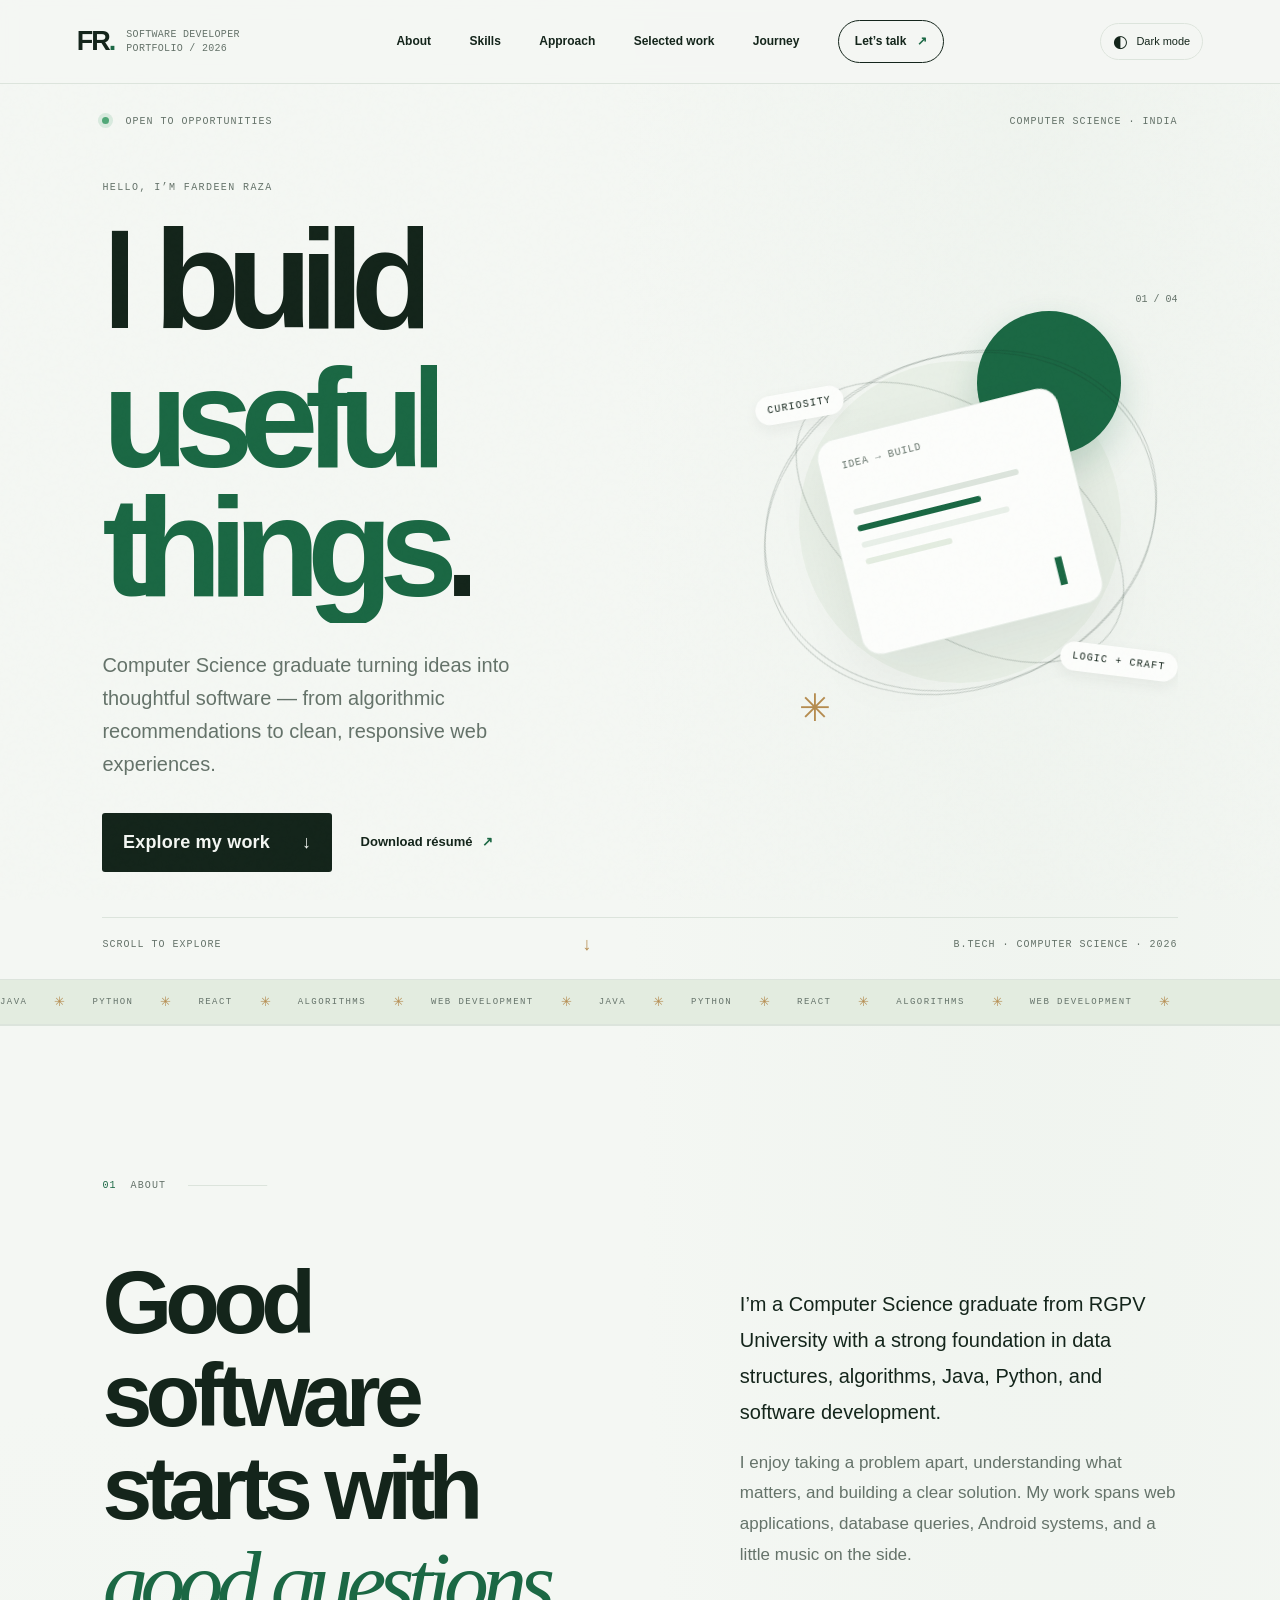
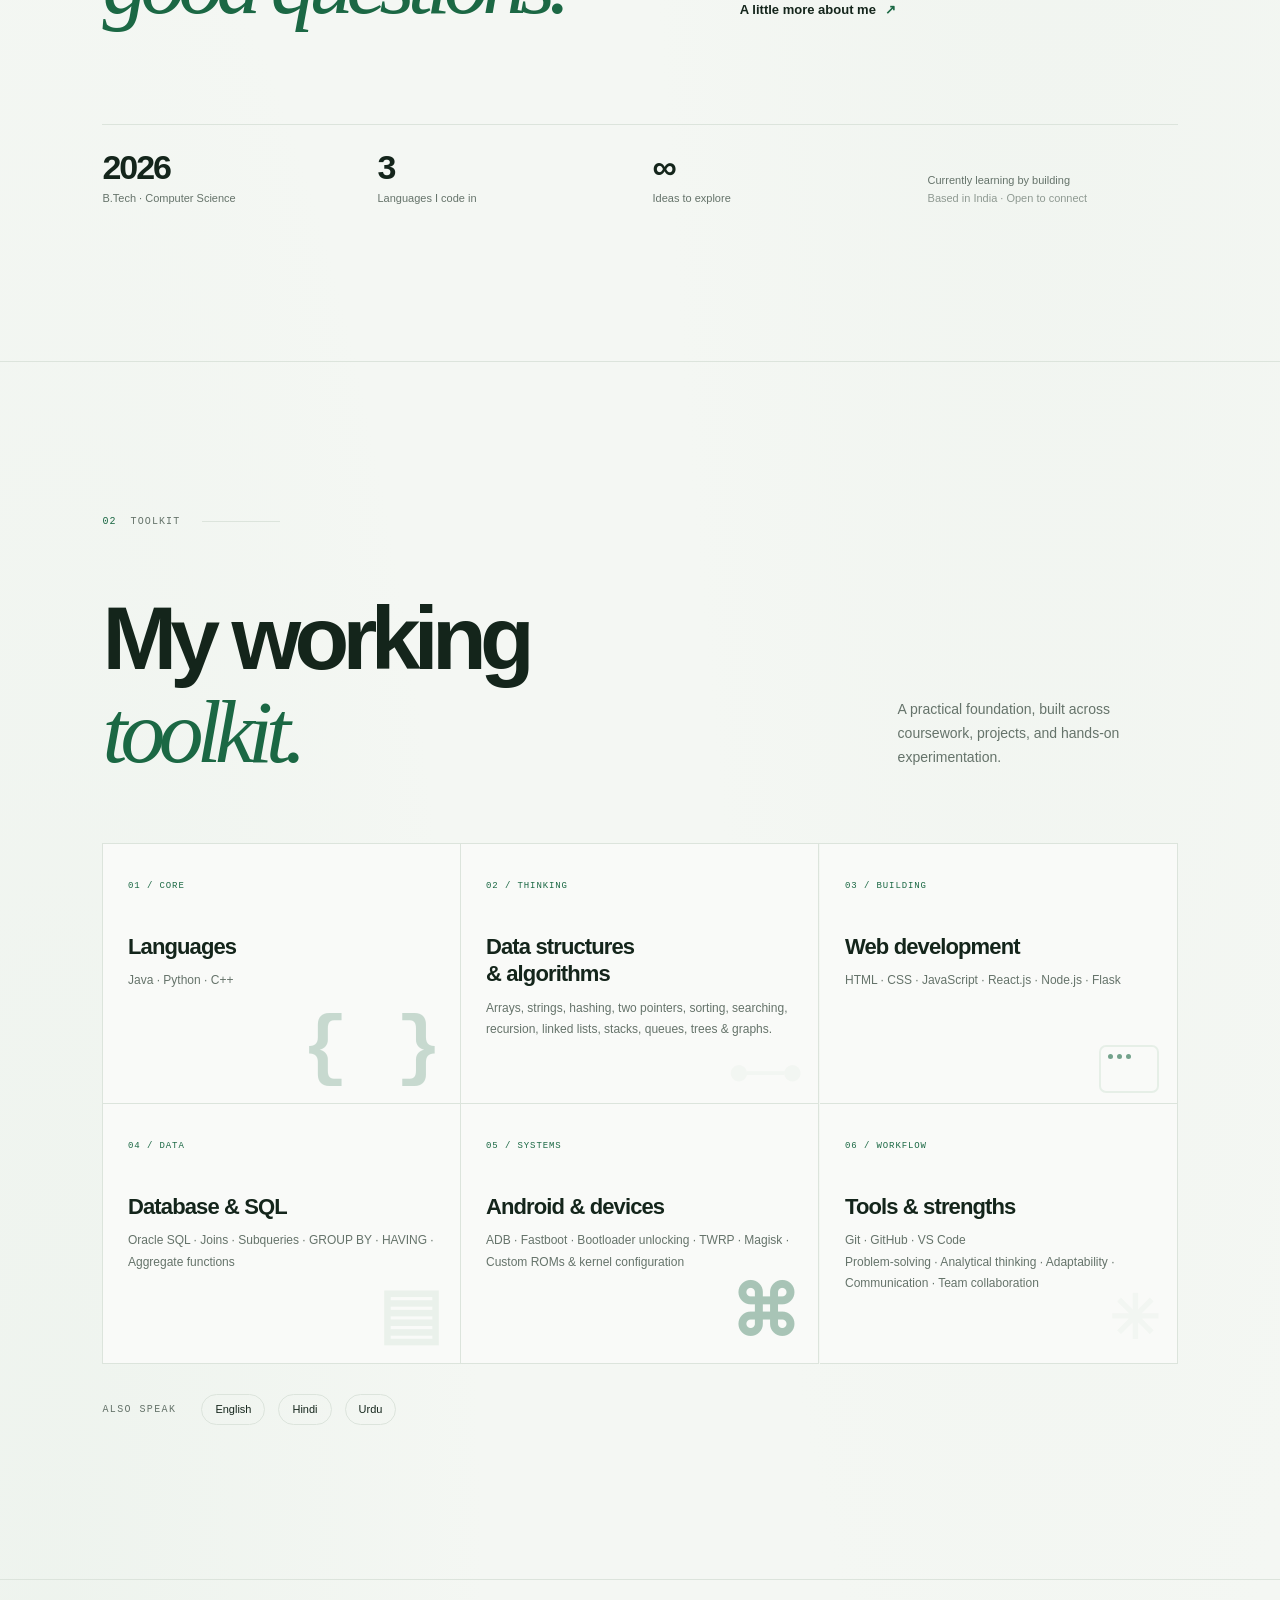
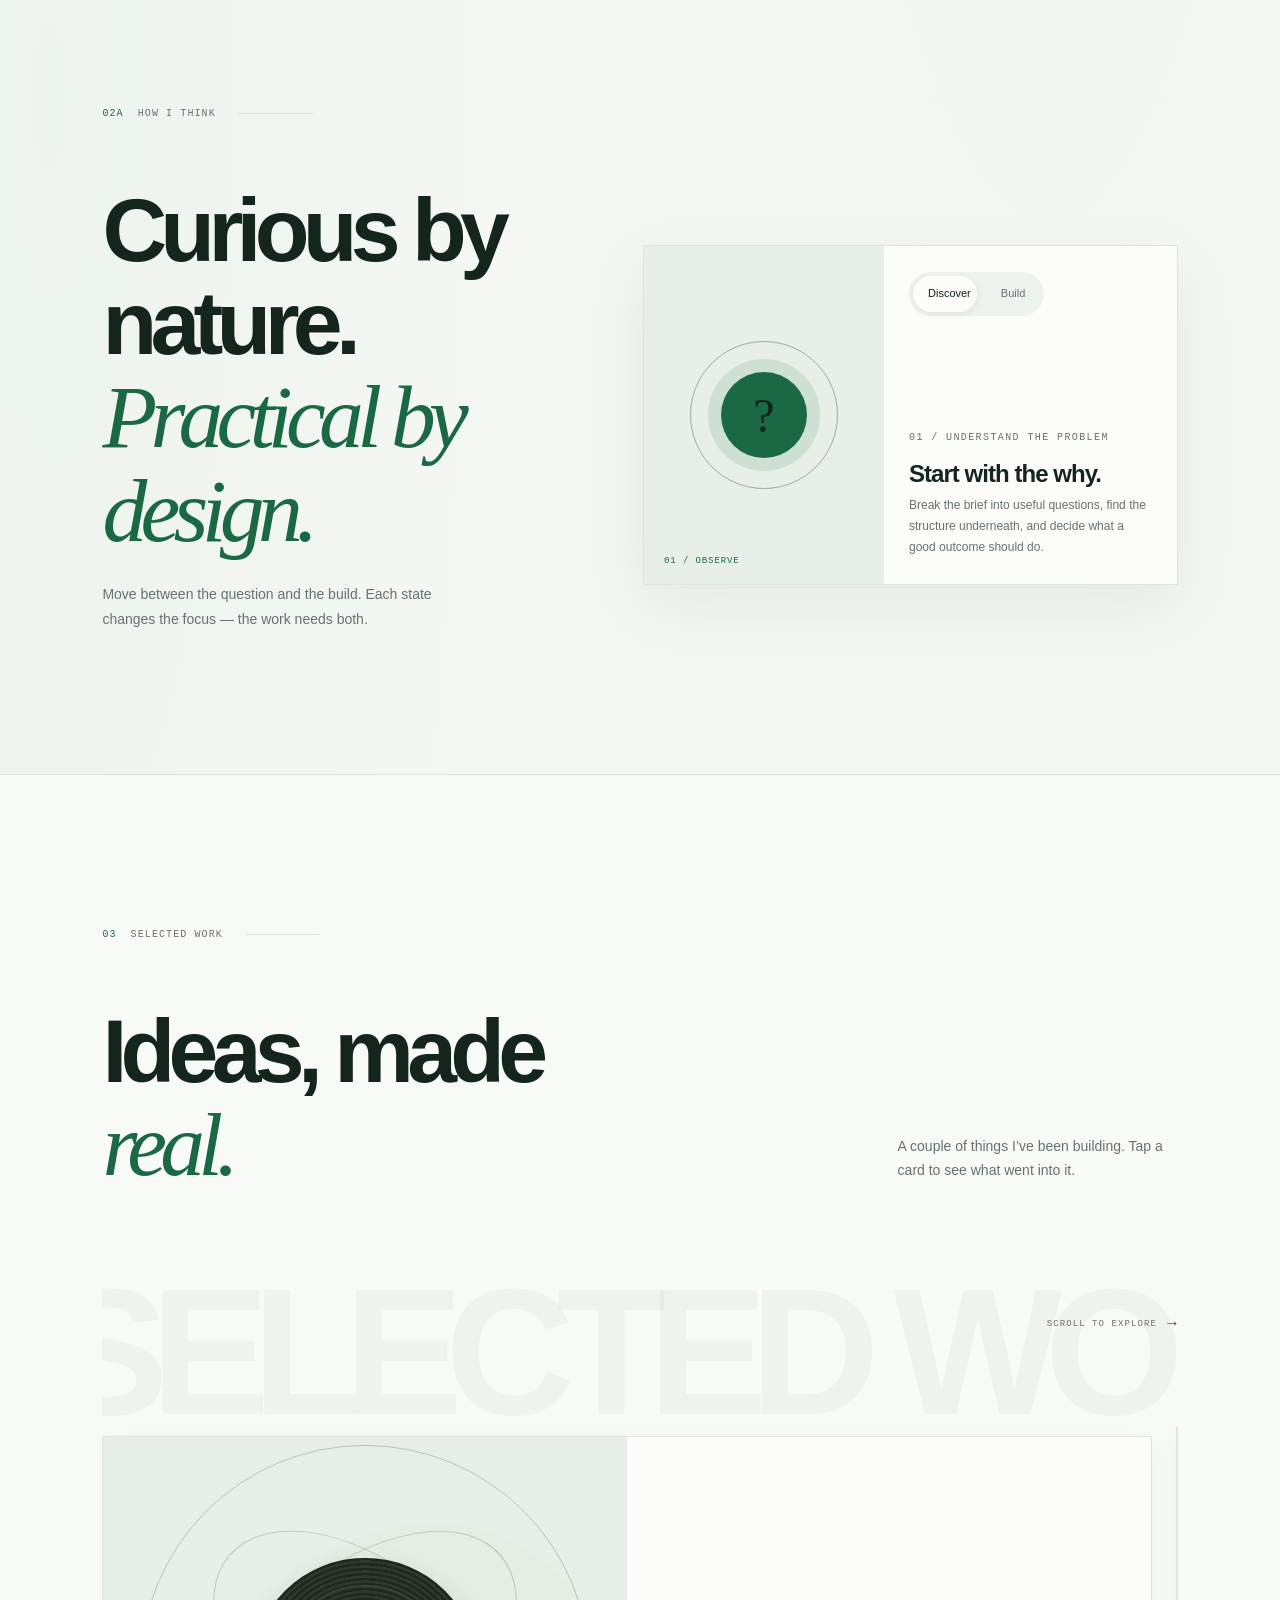
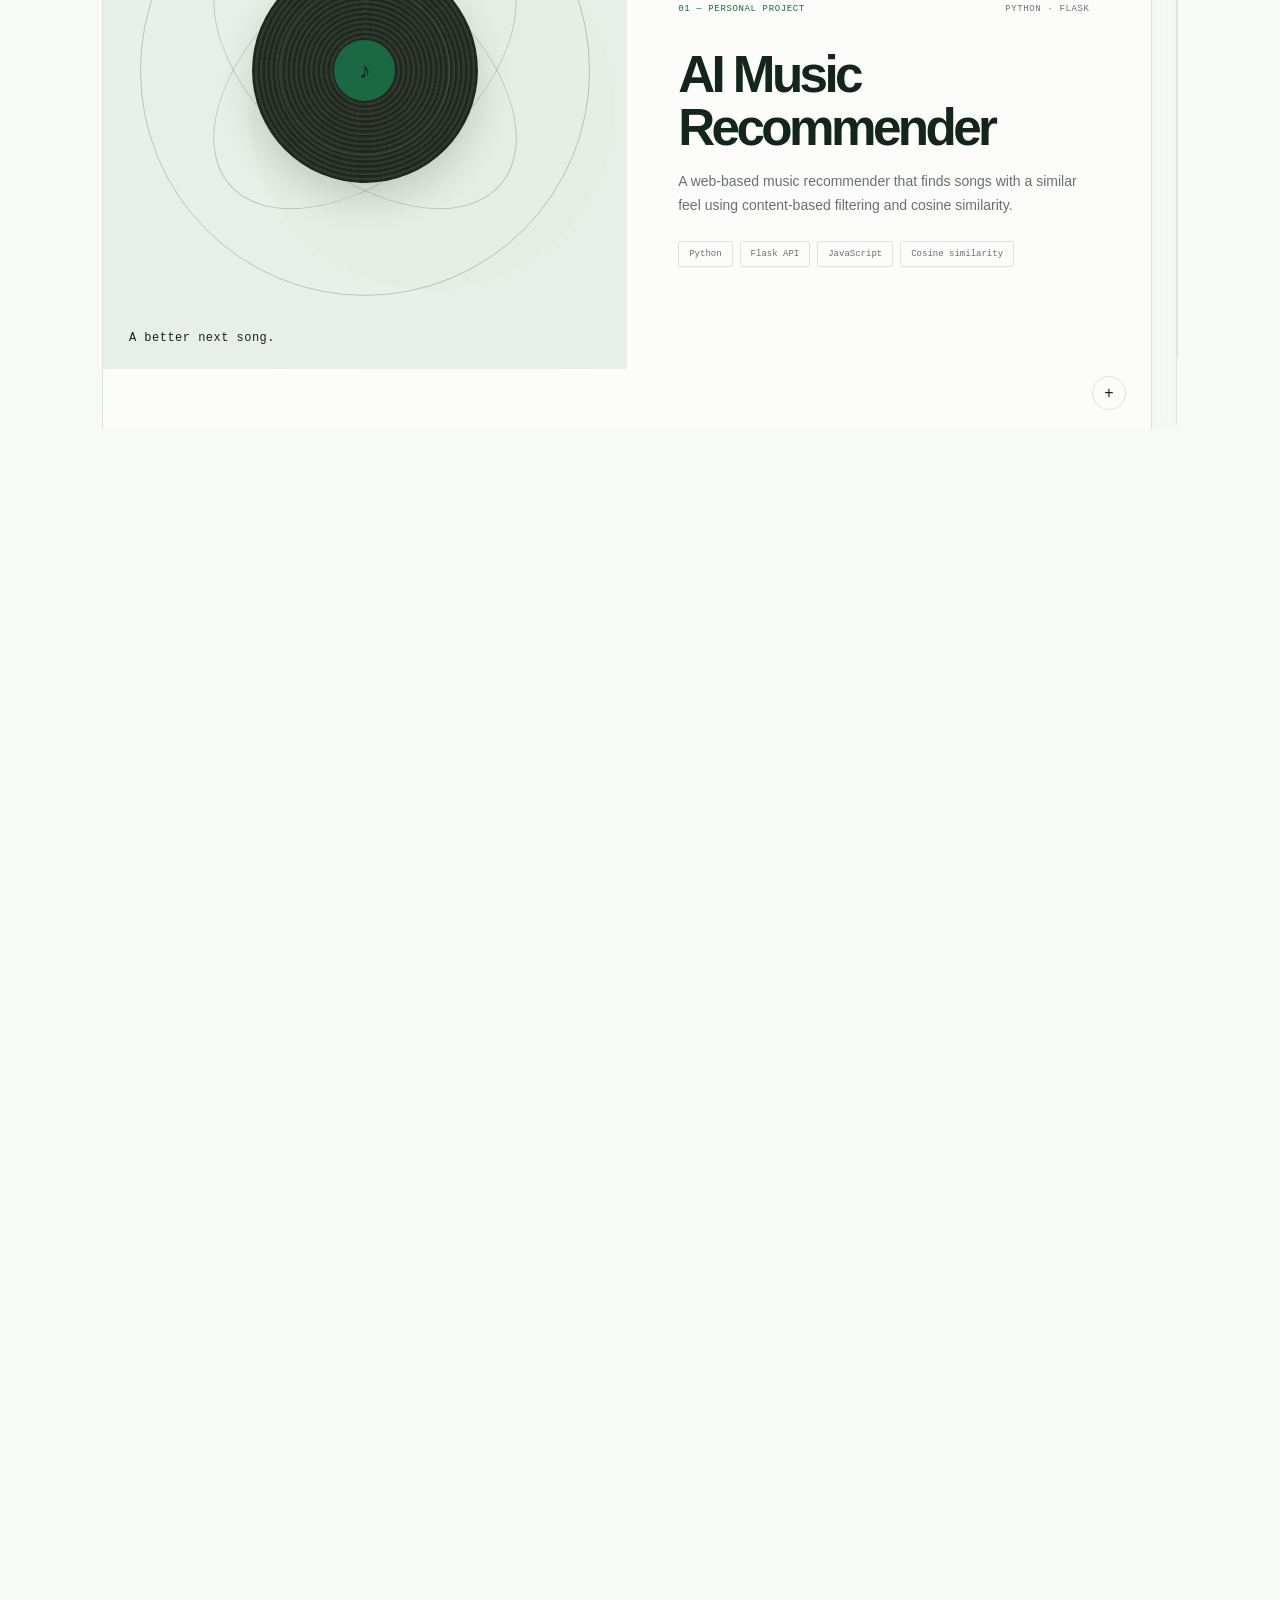
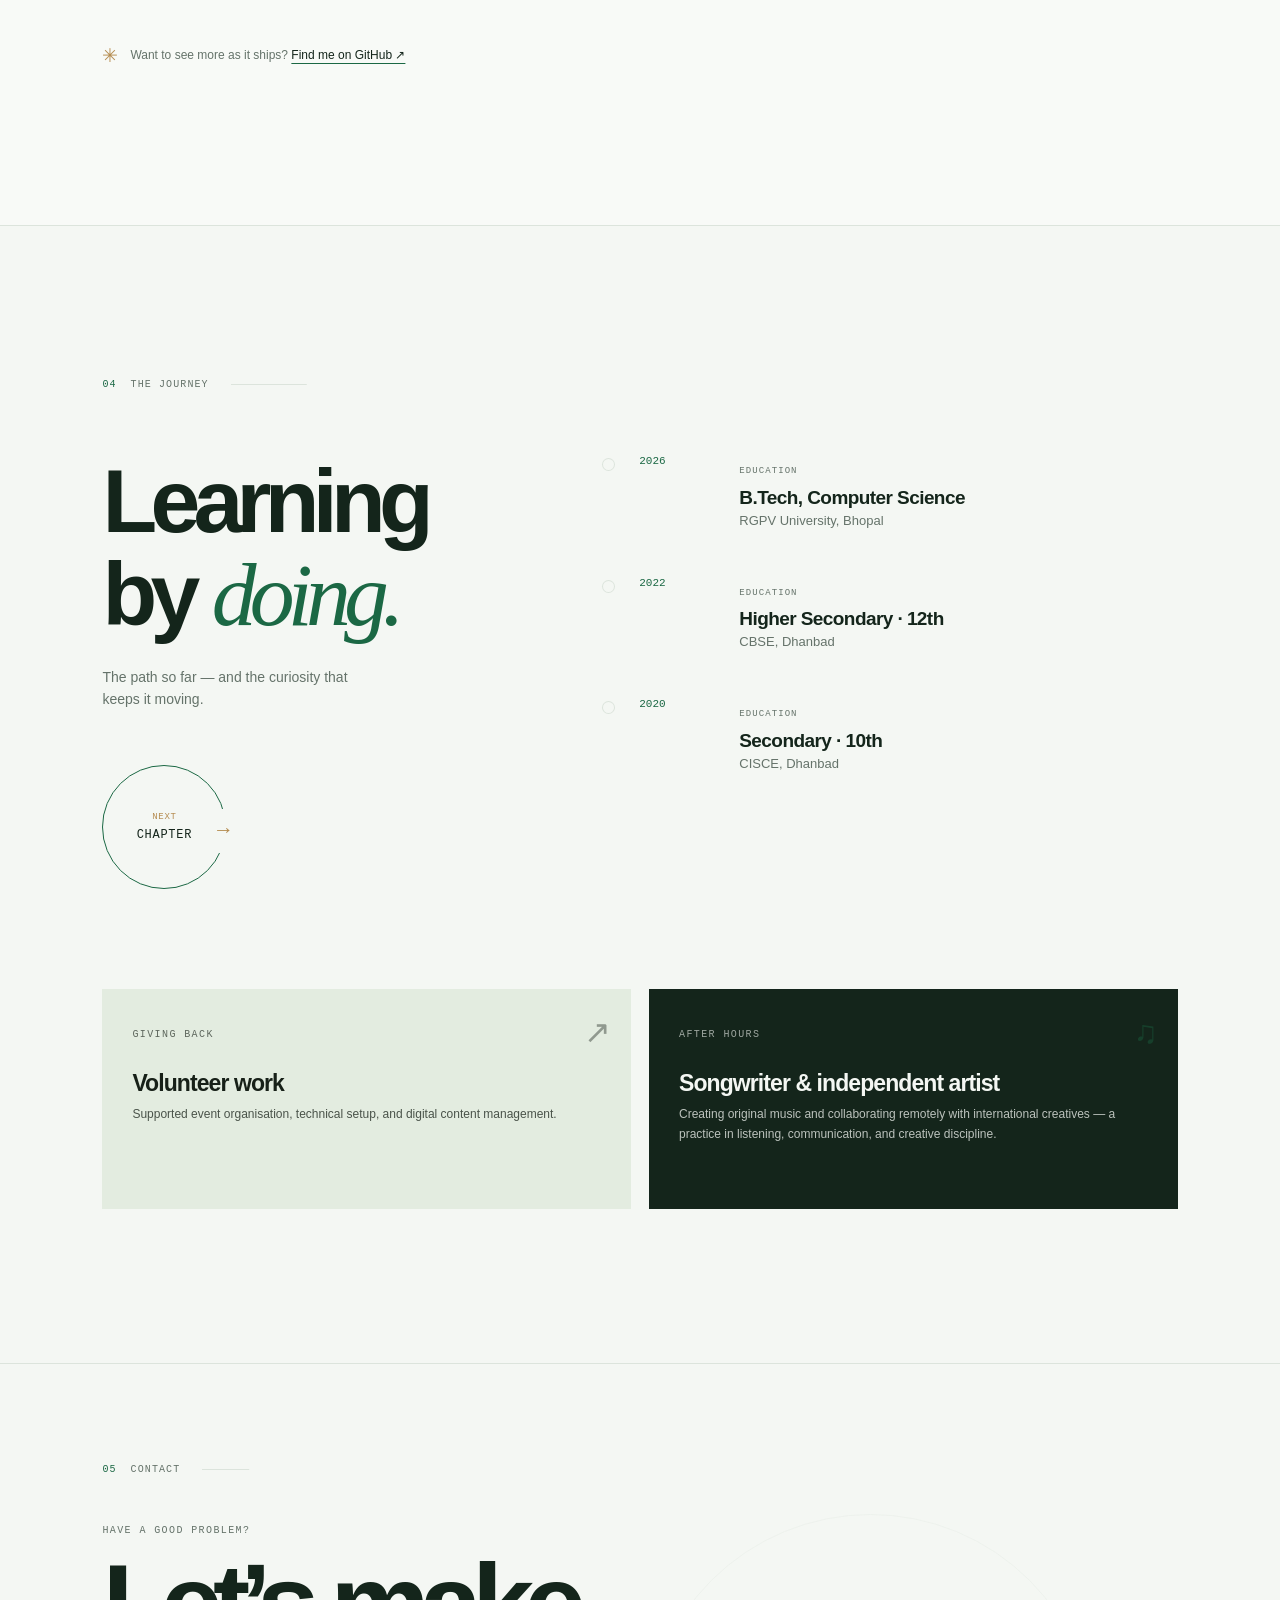
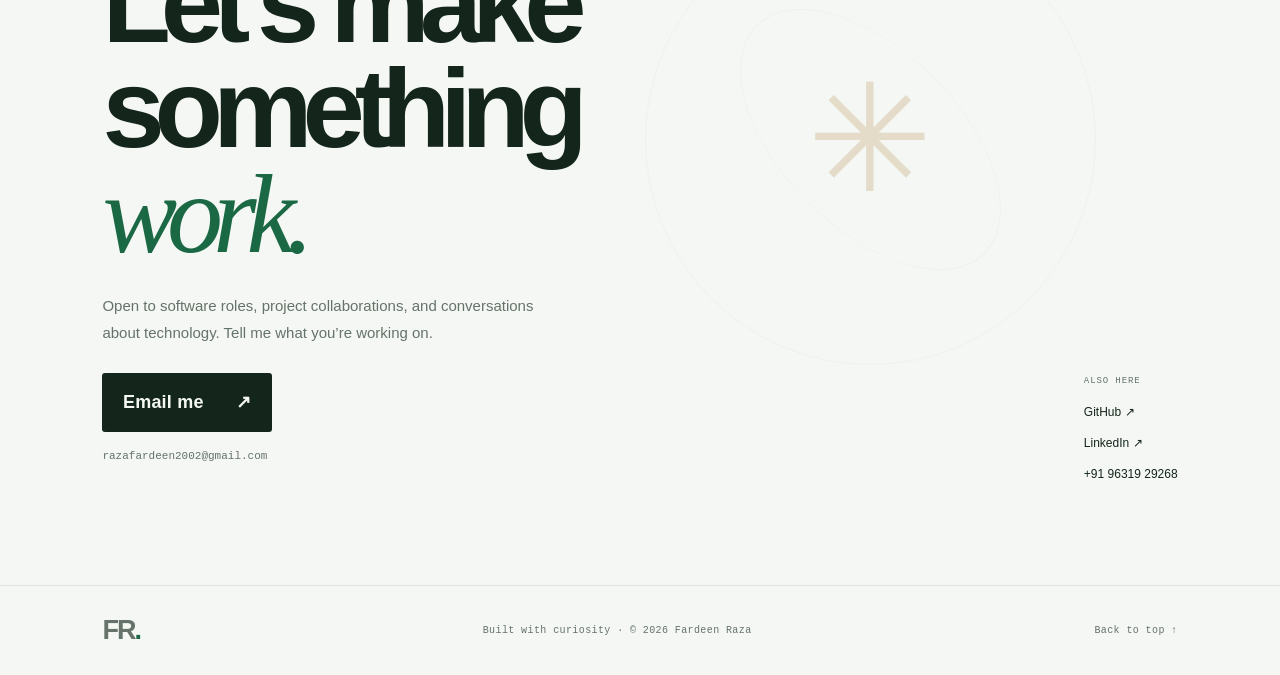
==== index.html @ e23cee30 "Replace portfolio with secure royal green site" ====
<!doctype html>
<html lang="en" data-theme="light">
<head>
  <meta charset="utf-8">
  <meta name="viewport" content="width=device-width, initial-scale=1">
  <meta name="theme-color" content="#f4f7f3">
  <meta name="description" content="Fardeen Raza — Computer Science graduate building thoughtful software, web experiences, and algorithmic tools.">
  <title>Fardeen Raza — Software Developer</title>
  <link rel="icon" href="favicon.svg" type="image/svg+xml">
  <link rel="stylesheet" href="styles.css">
  <script defer src="script.js"></script>
</head>
<body>
  <a class="skip-link" href="#main">Skip to content</a>
  <div class="scroll-progress" aria-hidden="true"><span id="progress-bar"></span></div>
  <header class="site-header" id="top">
    <a class="brand" href="#top" aria-label="Fardeen Raza, home"><span class="brand-mark">FR<span>.</span></span><span class="brand-caption">Software developer<br>Portfolio / 2026</span></a>
    <nav class="main-nav" id="main-nav" aria-label="Main navigation">
      <a href="#about">About</a><a href="#skills">Skills</a><a href="#approach">Approach</a><a href="#work">Selected work</a><a href="#journey">Journey</a>
      <a class="nav-contact" href="#contact">Let’s talk <span aria-hidden="true">↗</span></a>
    </nav>
    <div class="header-actions">
      <button class="theme-toggle" id="theme-toggle" type="button" aria-label="Switch to dark theme" title="Toggle colour theme"><span class="theme-icon" aria-hidden="true">◐</span><span class="theme-label">Dark mode</span></button>
      <button class="menu-toggle" id="menu-toggle" type="button" aria-expanded="false" aria-controls="main-nav" aria-label="Open navigation"><span></span><span></span></button>
    </div>
  </header>

  <main id="main">
    <section class="hero section-wrap" aria-labelledby="hero-title">
      <div class="hero-topline"><span><i class="status-dot"></i> OPEN TO OPPORTUNITIES</span><span>COMPUTER SCIENCE · INDIA</span></div>
      <div class="hero-content">
        <div class="hero-copy">
          <p class="eyebrow reveal">Hello, I’m Fardeen Raza</p>
          <h1 id="hero-title" class="hero-title"><span class="title-line hero-line"><span class="word-mask"><span class="hero-word">I</span></span> <span class="word-mask"><span class="hero-word">build</span></span></span><span class="title-line title-accent hero-line"><span class="word-mask"><span class="hero-word">useful</span></span> <span class="word-mask"><span class="hero-word">things<span class="title-period">.</span></span></span></span></h1>
          <p class="hero-summary reveal">Computer Science graduate turning ideas into thoughtful software — from algorithmic recommendations to clean, responsive web experiences.</p>
          <div class="hero-ctas reveal"><a class="button button-dark magnetic-button" href="#work"><span class="button-copy">Explore my work</span><span aria-hidden="true">↓</span></a><a class="text-link" href="Fardeen-Raza-Resume.pdf" download>Download résumé <span aria-hidden="true">↗</span></a></div>
        </div>
        <div class="hero-art is-curtained" aria-label="Abstract illustration of a software idea becoming a working system" role="img">
          <div class="orbit orbit-one"></div><div class="orbit orbit-two"></div><div class="orbit orbit-three"></div>
          <div class="art-sun"></div><div class="art-card"><span class="code-label">IDEA → BUILD</span><div class="code-lines"><i></i><i></i><i></i><i></i></div><span class="art-cursor">▍</span></div>
          <span class="art-note note-a">curiosity</span><span class="art-note note-b">logic + craft</span><span class="art-star">✳</span>
          <span class="art-index">01 / 04</span>
        </div>
      </div>
      <div class="hero-bottom"><span>SCROLL TO EXPLORE</span><span class="scroll-cue" aria-hidden="true">↓</span><span class="hero-year">B.TECH · COMPUTER SCIENCE · 2026</span></div>
    </section>

    <div class="skill-marquee" aria-label="Java, Python, C plus plus, React, algorithms, and web development">
      <div class="marquee-track" aria-hidden="true">
        <span>JAVA</span><i>✳</i><span>PYTHON</span><i>✳</i><span>REACT</span><i>✳</i><span>ALGORITHMS</span><i>✳</i><span>WEB DEVELOPMENT</span><i>✳</i><span>JAVA</span><i>✳</i><span>PYTHON</span><i>✳</i><span>REACT</span><i>✳</i><span>ALGORITHMS</span><i>✳</i><span>WEB DEVELOPMENT</span><i>✳</i>
      </div>
    </div>

    <section class="intro section-wrap" id="about" aria-labelledby="about-title">
      <div class="section-label reveal"><span>01</span><span>ABOUT</span><span class="label-rule"></span></div>
      <div class="intro-grid">
        <h2 class="display-heading reveal" id="about-title">Good software<br>starts with <em>good questions.</em></h2>
        <div class="intro-body reveal"><p>I’m a Computer Science graduate from RGPV University with a strong foundation in data structures, algorithms, Java, Python, and software development.</p><p>I enjoy taking a problem apart, understanding what matters, and building a clear solution. My work spans web applications, database queries, Android systems, and a little music on the side.</p><a class="inline-link" href="mailto:razafardeen2002@gmail.com">A little more about me <span aria-hidden="true">↗</span></a></div>
      </div>
      <div class="quick-facts reveal"><div><span class="fact-value">2026</span><span class="fact-label">B.Tech · Computer Science</span></div><div><span class="fact-value">3</span><span class="fact-label">Languages I code in</span></div><div><span class="fact-value">∞</span><span class="fact-label">Ideas to explore</span></div><div class="fact-note">Currently learning by building<br><span>Based in India · Open to connect</span></div></div>
    </section>

    <section class="skills section-wrap" id="skills" aria-labelledby="skills-title">
      <div class="section-label reveal"><span>02</span><span>TOOLKIT</span><span class="label-rule"></span></div>
      <div class="section-heading-row"><h2 class="display-heading reveal" id="skills-title">My working<br><em>toolkit.</em></h2><p class="section-aside reveal">A practical foundation, built across coursework, projects, and hands-on experimentation.</p></div>
      <div class="skill-grid">
        <article class="skill-card reveal"><span class="skill-number">01 / CORE</span><h3>Languages</h3><p>Java · Python · C++</p><div class="skill-decoration deco-code" aria-hidden="true">{ }</div></article>
        <article class="skill-card reveal"><span class="skill-number">02 / THINKING</span><h3>Data structures<br>& algorithms</h3><p>Arrays, strings, hashing, two pointers, sorting, searching, recursion, linked lists, stacks, queues, trees & graphs.</p><div class="skill-decoration deco-node" aria-hidden="true">●—●</div></article>
        <article class="skill-card reveal"><span class="skill-number">03 / BUILDING</span><h3>Web development</h3><p>HTML · CSS · JavaScript · React.js · Node.js · Flask</p><div class="skill-decoration deco-window" aria-hidden="true"><i></i><i></i><i></i></div></article>
        <article class="skill-card reveal"><span class="skill-number">04 / DATA</span><h3>Database & SQL</h3><p>Oracle SQL · Joins · Subqueries · GROUP BY · HAVING · Aggregate functions</p><div class="skill-decoration deco-db" aria-hidden="true">▤</div></article>
        <article class="skill-card reveal"><span class="skill-number">05 / SYSTEMS</span><h3>Android & devices</h3><p>ADB · Fastboot · Bootloader unlocking · TWRP · Magisk · Custom ROMs & kernel configuration</p><div class="skill-decoration deco-sys" aria-hidden="true">⌘</div></article>
        <article class="skill-card skill-card-tools reveal"><span class="skill-number">06 / WORKFLOW</span><h3>Tools & strengths</h3><p>Git · GitHub · VS Code<br>Problem-solving · Analytical thinking · Adaptability · Communication · Team collaboration</p><div class="skill-decoration deco-plus" aria-hidden="true">✳</div></article>
      </div>
      <div class="language-line reveal"><span class="mono-label">ALSO SPEAK</span><span>English</span><span>Hindi</span><span>Urdu</span></div>
    </section>

    <section class="state-section section-wrap" id="approach" aria-labelledby="approach-title">
      <div class="section-label reveal"><span>02A</span><span>HOW I THINK</span><span class="label-rule"></span></div>
      <div class="state-layout">
        <div><h2 class="display-heading reveal" id="approach-title">Curious by nature.<br><em>Practical by design.</em></h2><p class="state-intro reveal">Move between the question and the build. Each state changes the focus — the work needs both.</p></div>
        <div class="state-card reveal" id="state-switcher" data-state="discover">
          <div class="state-visuals" aria-hidden="true"><div class="state-visual state-visual-discover"><span class="state-orbit"></span><span class="state-center">?</span><i>01 / OBSERVE</i></div><div class="state-visual state-visual-build"><span class="state-build-window"><b>if (idea)</b><b>→ solution</b><b class="state-check">✓</b></span><i>02 / MAKE</i></div></div>
          <div class="state-copy"><div class="state-tabs" role="tablist" aria-label="Ways of working"><span class="state-pill" aria-hidden="true"></span><button type="button" role="tab" aria-selected="true" data-state-button="discover">Discover</button><button type="button" role="tab" aria-selected="false" data-state-button="build">Build</button></div><div class="state-description" aria-live="polite"><div data-state-copy="discover"><span class="mono-label">01 / UNDERSTAND THE PROBLEM</span><h3>Start with the why.</h3><p>Break the brief into useful questions, find the structure underneath, and decide what a good outcome should do.</p></div><div data-state-copy="build"><span class="mono-label">02 / MAKE IT REAL</span><h3>Make the logic tangible.</h3><p>Turn the idea into a working interface or system, then refine the details until it feels clear and useful.</p></div></div></div>
        </div>
      </div>
    </section>

    <section class="work section-wrap" id="work" aria-labelledby="work-title">
      <div class="section-label reveal"><span>03</span><span>SELECTED WORK</span><span class="label-rule"></span></div>
      <div class="section-heading-row work-heading"><h2 class="display-heading reveal" id="work-title">Ideas, made<br><em>real.</em></h2><p class="section-aside reveal">A couple of things I’ve been building. Tap a card to see what went into it.</p></div>
      <div class="showcase-pin" id="showcase-pin"><div class="showcase-sticky"><div class="showcase-backdrop" aria-hidden="true">SELECTED WORK</div><div class="showcase-hint mono-label">SCROLL TO EXPLORE <span>→</span></div>
      <div class="project-list">
        <article class="project project-music reveal" tabindex="0" aria-expanded="false" data-speed="0.65">
          <div class="project-visual music-visual"><div class="music-orb orb-one"></div><div class="music-orb orb-two"></div><div class="music-orb orb-three"></div><div class="vinyl"><div class="vinyl-center">♪</div></div><span class="visual-caption">A better next song.</span><span class="visual-code">SIMILARITY / 0.92</span></div>
          <div class="project-info"><div class="project-meta"><span>01 — PERSONAL PROJECT</span><span>PYTHON · FLASK</span></div><h3>AI Music<br>Recommender</h3><p>A web-based music recommender that finds songs with a similar feel using content-based filtering and cosine similarity.</p><div class="project-tags"><span>Python</span><span>Flask API</span><span>JavaScript</span><span>Cosine similarity</span></div><div class="project-extra"><p>I built feature normalization, fuzzy song matching, and mood- and genre-based ranking on a CSV dataset. The frontend shows match scores, recommendation explanations, and streaming links.</p><a href="https://github.com/razacodes-any" target="_blank" rel="noopener noreferrer" class="inline-link">Explore my GitHub <span aria-hidden="true">↗</span></a></div><button class="project-open" type="button" aria-label="Expand AI Music Recommender details"><span>+</span></button></div>
        </article>
        <article class="project project-asa reveal" tabindex="0" aria-expanded="false" data-speed="1.25">
          <div class="project-visual asa-visual"><div class="browser-window"><div class="browser-top"><span></span><span></span><span></span><i>asa / company site</i></div><div class="browser-body"><div class="browser-nav"><b>ASA.</b><span>ABOUT　 SERVICES　 CONTACT</span></div><div class="browser-title">Built for<br><em>what’s next.</em></div><div class="browser-bar"></div><div class="browser-dot"></div></div></div><span class="visual-caption">In progress · 2026</span></div>
          <div class="project-info"><div class="project-meta"><span>02 — IN PROGRESS</span><span>REACT.JS · UI</span></div><h3>ASA Company<br>Website</h3><p>A responsive company website taking shape with reusable React components and a clear, structured layout.</p><div class="project-tags"><span>React.js</span><span>JavaScript</span><span>HTML</span><span>CSS</span></div><div class="project-extra"><p>Currently developing interactive UI elements and refining the page structure around business requirements.</p><a href="mailto:razafardeen2002@gmail.com?subject=ASA%20Company%20Website" class="inline-link">Ask me about this project <span aria-hidden="true">↗</span></a></div><button class="project-open" type="button" aria-label="Expand ASA Company Website details"><span>+</span></button></div>
        </article>
      </div>
      </div></div>
      <div class="work-footnote reveal"><span class="tiny-star">✳</span><span>Want to see more as it ships? <a href="https://github.com/razacodes-any" target="_blank" rel="noopener noreferrer">Find me on GitHub ↗</a></span></div>
    </section>

    <section class="journey section-wrap" id="journey" aria-labelledby="journey-title">
      <div class="section-label reveal"><span>04</span><span>THE JOURNEY</span><span class="label-rule"></span></div>
      <div class="journey-grid"><div class="journey-intro"><h2 class="display-heading reveal" id="journey-title">Learning<br>by <em>doing.</em></h2><p class="reveal">The path so far — and the curiosity that keeps it moving.</p><div class="journey-stamp reveal">NEXT<br><span>CHAPTER</span><b>→</b></div></div>
        <div class="timeline">
          <svg class="timeline-path" viewBox="0 0 20 1000" preserveAspectRatio="none" aria-hidden="true"><path d="M10 0 V1000" pathLength="1000"/></svg>
          <article class="timeline-item reveal"><span class="timeline-year">2026</span><span class="timeline-dot"></span><div><span class="timeline-type">EDUCATION</span><h3>B.Tech, Computer Science</h3><p>RGPV University, Bhopal</p></div></article>
          <article class="timeline-item reveal"><span class="timeline-year">2022</span><span class="timeline-dot"></span><div><span class="timeline-type">EDUCATION</span><h3>Higher Secondary · 12th</h3><p>CBSE, Dhanbad</p></div></article>
          <article class="timeline-item reveal"><span class="timeline-year">2020</span><span class="timeline-dot"></span><div><span class="timeline-type">EDUCATION</span><h3>Secondary · 10th</h3><p>CISCE, Dhanbad</p></div></article>
        </div>
      </div>
      <div class="beyond-grid"><article class="beyond-card reveal"><span class="beyond-symbol">↗</span><span class="mono-label">GIVING BACK</span><h3>Volunteer work</h3><p>Supported event organisation, technical setup, and digital content management.</p></article><article class="beyond-card beyond-music reveal"><span class="beyond-symbol">♫</span><span class="mono-label">AFTER HOURS</span><h3>Songwriter & independent artist</h3><p>Creating original music and collaborating remotely with international creatives — a practice in listening, communication, and creative discipline.</p></article></div>
    </section>

    <section class="contact section-wrap" id="contact" aria-labelledby="contact-title">
      <div class="contact-art" aria-hidden="true"><div class="contact-ring ring-a"></div><div class="contact-ring ring-b"></div><span>✳</span></div>
      <div class="contact-content"><div class="section-label reveal"><span>05</span><span>CONTACT</span><span class="label-rule"></span></div><p class="eyebrow reveal">Have a good problem?</p><h2 class="contact-title reveal" id="contact-title">Let’s make<br>something <em>work.</em></h2><p class="contact-copy reveal">Open to software roles, project collaborations, and conversations about technology. Tell me what you’re working on.</p><a class="button button-dark magnetic-button contact-button reveal" href="mailto:razafardeen2002@gmail.com?subject=Hello%20Fardeen"><span class="button-copy">Email me</span><span aria-hidden="true">↗</span></a><button class="copy-email reveal" id="copy-email" type="button" data-email="razafardeen2002@gmail.com"><span>razafardeen2002@gmail.com</span><span class="copy-label">Copy email</span></button><p class="copy-feedback" id="copy-feedback" aria-live="polite"></p></div>
      <div class="contact-side reveal"><span>ALSO HERE</span><a href="https://github.com/razacodes-any" target="_blank" rel="noopener noreferrer">GitHub ↗</a><a href="https://linkedin.com/in/fardeen-raza-b2476437a" target="_blank" rel="noopener noreferrer">LinkedIn ↗</a><a href="tel:+919631929268">+91 96319 29268</a></div>
    </section>
  </main>

  <footer class="site-footer section-wrap"><a class="footer-mark" href="#top">FR<span>.</span></a><span>Built with curiosity · © <span id="year"></span> Fardeen Raza</span><a href="#top">Back to top ↑</a></footer>
</body>
</html>
---- styles.css ----
:root{color-scheme:light;--bg:#f8f8f4;--surface:#fff;--ink:#172018;--muted:#6c736a;--line:#dfe2d9;--lime:#c8f36b;--coral:#3559e8;--lav:#d9d3ff;--blue:#a8d8f0;--shadow:0 24px 70px rgba(24,35,24,.09);--sans:'DM Sans',Arial,sans-serif;--display:'Manrope','DM Sans',sans-serif;--mono:'DM Mono',monospace;--ease:cubic-bezier(.2,.75,.25,1)}
html[data-theme="dark"]{color-scheme:dark;--bg:#151a16;--surface:#202720;--ink:#f2f4ec;--muted:#b0b8ae;--line:#39423a;--lime:#c8f36b;--coral:#ff8973;--lav:#645c8f;--blue:#42657a;--shadow:0 24px 70px rgba(0,0,0,.25)}
*{box-sizing:border-box}html{scroll-behavior:smooth;scroll-padding-top:96px}body{margin:0;background:var(--bg);color:var(--ink);font-family:var(--sans);font-size:16px;line-height:1.6;overflow-x:hidden;transition:background .35s,color .35s}body:after{content:"";position:fixed;inset:0;pointer-events:none;opacity:.12;z-index:10;background-image:url("data:image/svg+xml,%3Csvg viewBox='0 0 180 180' xmlns='http://www.w3.org/2000/svg'%3E%3Cfilter id='n'%3E%3CfeTurbulence type='fractalNoise' baseFrequency='.85' numOctaves='3' stitchTiles='stitch'/%3E%3C/filter%3E%3Crect width='100%25' height='100%25' filter='url(%23n)' opacity='.12'/%3E%3C/svg%3E")}a{color:inherit;text-decoration:none}button{font:inherit;color:inherit}::selection{background:var(--lime);color:#172018}.skip-link{position:absolute;left:12px;top:-60px;background:var(--ink);color:var(--bg);padding:10px 15px;z-index:100}.skip-link:focus{top:12px}.scroll-progress{position:fixed;z-index:60;top:0;left:0;width:100%;height:3px;background:transparent}.scroll-progress span{display:block;height:100%;width:0;background:var(--coral);transform-origin:left}
.site-header{height:84px;position:sticky;top:0;z-index:50;display:flex;align-items:center;justify-content:space-between;padding:0 clamp(22px,6vw,100px);background:color-mix(in srgb,var(--bg) 90%,transparent);backdrop-filter:blur(18px);border-bottom:1px solid var(--line)}.brand{display:flex;align-items:center;gap:12px}.brand-mark,.footer-mark{font:800 27px/.9 var(--display);letter-spacing:-2px}.brand-mark span,.footer-mark span{color:var(--coral)}.brand-caption{font:10px/1.4 var(--mono);text-transform:uppercase;letter-spacing:.03em;color:var(--muted)}.main-nav{display:flex;align-items:center;gap:clamp(18px,3vw,42px);font-size:12px;font-weight:600}.main-nav a{transition:color .2s}.main-nav a:hover,.text-link:hover,.inline-link:hover{color:var(--coral)}.main-nav .nav-contact{padding:11px 16px;border:1px solid var(--ink);border-radius:100px}.nav-contact span{padding-left:7px;color:var(--coral)}.header-actions{display:flex;align-items:center;gap:14px}.theme-toggle{display:flex;align-items:center;gap:8px;border:1px solid var(--line);border-radius:40px;background:transparent;padding:9px 12px;font-size:11px;cursor:pointer;transition:.2s}.theme-toggle:hover{border-color:var(--ink)}.theme-icon{font-size:17px;line-height:1}.menu-toggle{display:none;border:0;background:transparent;padding:8px;cursor:pointer}.menu-toggle span{display:block;width:22px;height:1px;background:var(--ink);margin:5px}
.section-wrap{padding-left:clamp(24px,8vw,132px);padding-right:clamp(24px,8vw,132px)}.hero{min-height:calc(100svh - 84px);position:relative;padding-top:32px;padding-bottom:24px;display:flex;flex-direction:column;justify-content:space-between}.hero-topline,.hero-bottom{display:flex;justify-content:space-between;align-items:center;font:10px var(--mono);letter-spacing:.1em;color:var(--muted)}.status-dot{width:7px;height:7px;display:inline-block;border-radius:50%;background:#63be82;margin-right:9px;box-shadow:0 0 0 4px color-mix(in srgb,#63be82 17%,transparent)}.hero-content{display:grid;grid-template-columns:1.15fr .85fr;align-items:center;gap:4vw;margin:auto 0}.hero-copy{padding:45px 0}.eyebrow,.mono-label{font:10px var(--mono);text-transform:uppercase;letter-spacing:.14em;color:var(--muted)}.hero-title{font:800 clamp(70px,11vw,158px)/.91 var(--display);letter-spacing:-.095em;margin:23px 0 26px}.title-line{display:block}.title-accent{color:var(--coral)}.title-period{color:var(--ink)}.hero-summary{max-width:470px;font-size:clamp(16px,1.6vw,20px);line-height:1.65;color:var(--muted);margin:0}.hero-ctas{display:flex;align-items:center;gap:28px;margin-top:32px}.button{display:inline-flex;align-items:center;gap:32px;padding:15px 21px;border-radius:100px;font-weight:600;font-size:13px;transition:transform .25s var(--ease),background .25s,color .25s}.button:hover{transform:translateY(-3px)}.button-dark{background:var(--ink);color:var(--bg)}.button-dark:hover{background:var(--coral);color:#172018}.button span{font-size:18px}.text-link,.inline-link{font-size:13px;font-weight:600;transition:color .2s}.text-link span,.inline-link span{color:var(--coral);margin-left:6px}.hero-art{height:min(60vw,570px);min-height:350px;position:relative;display:grid;place-items:center;isolation:isolate}.hero-art:before{content:"";position:absolute;width:74%;aspect-ratio:1;border-radius:50%;background:var(--lime);z-index:-2;opacity:.75}.orbit{position:absolute;border:1px solid color-mix(in srgb,var(--ink) 25%,transparent);border-radius:50%;aspect-ratio:1;transform:rotate(-25deg)}.orbit-one{width:93%;height:58%;}.orbit-two{width:86%;height:38%;transform:rotate(36deg)}.orbit-three{width:76%;height:70%;transform:rotate(70deg)}.art-sun{width:33%;aspect-ratio:1;border-radius:50%;background:var(--coral);position:absolute;top:13%;right:13%;z-index:-1;box-shadow:0 15px 35px color-mix(in srgb,var(--coral) 20%,transparent)}.art-card{width:57%;aspect-ratio:1.12;border-radius:20px;background:var(--surface);box-shadow:var(--shadow);transform:rotate(-7deg);padding:22px;position:relative;display:flex;flex-direction:column;justify-content:space-between;border:1px solid color-mix(in srgb,var(--line) 60%,transparent);animation:float 6s ease-in-out infinite}.code-label{font:10px var(--mono);color:var(--muted);letter-spacing:.08em}.code-lines{display:grid;gap:11px}.code-lines i{height:6px;border-radius:20px;background:var(--line);width:84%}.code-lines i:nth-child(2){width:63%;background:var(--coral)}.code-lines i:nth-child(3){width:75%;background:var(--lav)}.code-lines i:nth-child(4){width:44%;background:var(--lime)}.art-cursor{font:24px var(--mono);color:var(--coral);align-self:flex-end}.art-note{position:absolute;font:10px var(--mono);text-transform:uppercase;letter-spacing:.12em;padding:9px 12px;background:var(--surface);border-radius:50px;box-shadow:0 4px 15px #17201812}.note-a{left:3%;top:27%;transform:rotate(-10deg)}.note-b{right:0;bottom:23%;transform:rotate(7deg)}.art-star{position:absolute;left:13%;bottom:12%;font-size:38px;color:var(--coral);animation:spin 18s linear infinite}.art-index{position:absolute;right:0;top:10%;font:10px var(--mono);color:var(--muted)}.hero-bottom{border-top:1px solid var(--line);padding-top:17px}.scroll-cue{font-size:18px;color:var(--coral);animation:bob 1.7s ease-in-out infinite}.hero-year{text-align:right}
.intro,.skills,.work,.journey{padding-top:clamp(90px,12vw,170px);padding-bottom:clamp(90px,12vw,170px);border-top:1px solid var(--line)}.section-label{display:flex;align-items:center;gap:14px;font:10px var(--mono);letter-spacing:.11em;color:var(--muted);margin-bottom:65px}.section-label>span:first-child{color:var(--coral)}.label-rule{height:1px;background:var(--line);flex:1;margin-left:8px}.intro-grid{display:grid;grid-template-columns:1.1fr .9fr;gap:8vw;align-items:end}.display-heading{font:700 clamp(46px,7vw,90px)/1.04 var(--display);letter-spacing:-.075em;margin:0}.display-heading em,.contact-title em{font-weight:500;color:var(--coral);font-family:Georgia,serif}.intro-body{max-width:490px;padding-bottom:7px}.intro-body p{font-size:17px;color:var(--muted);line-height:1.8;margin:0 0 18px}.intro-body p:first-child{font-size:20px;color:var(--ink)}.intro-body .inline-link{display:inline-block;margin-top:12px}.quick-facts{display:grid;grid-template-columns:repeat(4,1fr);gap:25px;border-top:1px solid var(--line);margin-top:95px;padding-top:23px}.quick-facts>div{display:flex;flex-direction:column}.fact-value{font:700 34px var(--display);letter-spacing:-.06em}.fact-label,.fact-note{font-size:11px;color:var(--muted);margin-top:3px}.fact-note{align-self:end;line-height:1.6}.fact-note span{opacity:.7}
.section-heading-row{display:flex;justify-content:space-between;align-items:end;margin-bottom:65px;gap:30px}.section-aside{max-width:280px;font-size:14px;color:var(--muted);line-height:1.7;margin:0 0 8px}.skill-grid{display:grid;grid-template-columns:repeat(3,1fr);border-top:1px solid var(--line);border-left:1px solid var(--line)}.skill-card{min-height:260px;position:relative;padding:26px 25px 32px;border-right:1px solid var(--line);border-bottom:1px solid var(--line);overflow:hidden;transition:background .3s}.skill-card:hover{background:var(--surface)}.skill-number{font:9px var(--mono);letter-spacing:.1em;color:var(--coral)}.skill-card h3{font:700 22px/1.25 var(--display);letter-spacing:-.04em;margin:37px 0 10px;position:relative;z-index:1}.skill-card p{max-width:310px;font-size:12px;line-height:1.8;color:var(--muted);position:relative;z-index:1;margin:0}.skill-decoration{position:absolute;right:18px;bottom:10px;color:var(--lime);font:700 60px var(--display);opacity:.36;transition:transform .5s var(--ease)}.skill-card:hover .skill-decoration{transform:rotate(-10deg) scale(1.1)}.deco-code{font:800 78px var(--mono);color:var(--coral);opacity:.22}.deco-node{color:var(--lav);font-size:38px;letter-spacing:-.1em}.deco-window{width:60px;height:48px;border:2px solid var(--blue);border-radius:7px;display:flex;gap:4px;padding:7px;opacity:.6}.deco-window i{width:5px;height:5px;background:var(--coral);border-radius:50%}.deco-db{font-size:68px;color:var(--blue);opacity:.45}.deco-sys{color:var(--coral);font-size:70px}.deco-plus{color:var(--lav)}.language-line{display:flex;align-items:center;gap:13px;margin-top:30px;flex-wrap:wrap}.language-line .mono-label{margin-right:12px}.language-line>span:not(:first-child){padding:6px 13px;border:1px solid var(--line);border-radius:30px;font-size:11px}
.work{background:color-mix(in srgb,var(--surface) 45%,var(--bg))}.work-heading{margin-bottom:70px}.project-list{display:grid;gap:32px}.project{display:grid;grid-template-columns:1fr 1fr;min-height:430px;background:var(--surface);border:1px solid var(--line);border-radius:5px;overflow:hidden;box-shadow:0 12px 45px rgba(23,32,24,.025);transition:box-shadow .35s,transform .35s}.project:hover{box-shadow:var(--shadow);transform:translateY(-4px)}.project-visual{min-height:430px;position:relative;display:grid;place-items:center;overflow:hidden}.music-visual{background:var(--lav)}.asa-visual{background:var(--blue)}html[data-theme=dark] .music-visual{background:#39334e}html[data-theme=dark] .asa-visual{background:#294453}.music-visual:before{content:"";position:absolute;width:70%;aspect-ratio:1;border-radius:50%;background:var(--lime);opacity:.8;transform:translate(18%,10%)}.music-orb{position:absolute;border-radius:50%;border:1px solid #17201845}.orb-one{width:86%;aspect-ratio:1}.orb-two{width:68%;aspect-ratio:1;transform:rotate(40deg) scaleY(.58)}.orb-three{width:68%;aspect-ratio:1;transform:rotate(-40deg) scaleY(.58)}.vinyl{width:43%;aspect-ratio:1;border-radius:50%;background:repeating-radial-gradient(circle at center,#202720 0 2px,#30382f 3px 5px);box-shadow:0 18px 35px #17201840;display:grid;place-items:center;position:relative;animation:spin 14s linear infinite}.vinyl:after{content:"";position:absolute;inset:12%;border-radius:50%;border:1px solid #ffffff1c}.vinyl-center{width:27%;aspect-ratio:1;border-radius:50%;background:var(--coral);display:grid;place-items:center;color:#172018;font-size:23px}.visual-caption{position:absolute;bottom:24px;left:26px;font:12px var(--mono);letter-spacing:.04em}.visual-code{position:absolute;top:24px;right:23px;font:9px var(--mono);letter-spacing:.1em}.browser-window{width:75%;height:57%;background:var(--bg);border-radius:12px;box-shadow:0 25px 45px #17201835;transform:rotate(3deg);overflow:hidden}.browser-top{height:29px;background:var(--surface);display:flex;align-items:center;gap:5px;padding:0 12px;border-bottom:1px solid var(--line)}.browser-top>span{width:5px;height:5px;border-radius:50%;background:var(--coral)}.browser-top>span:nth-child(2){background:var(--lime)}.browser-top>span:nth-child(3){background:var(--lav)}.browser-top i{font:8px var(--mono);font-style:normal;color:var(--muted);margin:auto}.browser-body{position:relative;padding:14px 20px}.browser-nav{display:flex;justify-content:space-between;font:7px var(--mono);color:var(--muted)}.browser-nav b{font:700 12px var(--display);color:var(--ink)}.browser-title{font:800 clamp(25px,4vw,47px)/.98 var(--display);letter-spacing:-.07em;margin-top:35px}.browser-title em{font-family:Georgia,serif;font-weight:400;color:var(--coral)}.browser-bar{width:44%;height:5px;background:var(--lime);margin-top:18px;border-radius:5px}.browser-dot{position:absolute;width:45px;height:45px;border-radius:50%;background:var(--coral);right:15%;bottom:13%;opacity:.8}.project-info{padding:clamp(28px,4vw,58px);position:relative;display:flex;flex-direction:column;align-items:flex-start;justify-content:center}.project-meta{display:flex;gap:15px;justify-content:space-between;width:calc(100% - 10px);font:9px var(--mono);letter-spacing:.07em;color:var(--muted)}.project-meta span:first-child{color:var(--coral)}.project-info h3{font:700 clamp(34px,4.3vw,58px)/1.02 var(--display);letter-spacing:-.07em;margin:35px 0 15px}.project-info>p{font-size:14px;line-height:1.75;color:var(--muted);max-width:430px;margin:0}.project-tags{display:flex;flex-wrap:wrap;gap:7px;margin-top:23px}.project-tags span{font:9px var(--mono);padding:7px 10px;border:1px solid var(--line);border-radius:30px;color:var(--muted)}.project-extra{max-height:0;overflow:hidden;opacity:0;transition:max-height .5s var(--ease),opacity .35s,margin .35s}.project[aria-expanded=true] .project-extra{max-height:200px;opacity:1;margin-top:17px}.project-extra p{font-size:12px;line-height:1.7;color:var(--muted);max-width:430px}.project-extra .inline-link{font-size:11px}.project-open{position:absolute;right:25px;bottom:24px;width:34px;height:34px;border:1px solid var(--line);border-radius:50%;background:transparent;cursor:pointer;transition:.25s}.project-open:hover,.project[aria-expanded=true] .project-open{background:var(--ink);color:var(--bg);border-color:var(--ink)}.project[aria-expanded=true] .project-open span{display:inline-block;transform:rotate(45deg)}.work-footnote{display:flex;align-items:center;gap:12px;margin-top:30px;font-size:12px;color:var(--muted)}.work-footnote a{color:var(--ink);text-decoration:underline;text-decoration-color:var(--coral);text-underline-offset:4px}.tiny-star{color:var(--coral);font-size:19px}
.journey-grid{display:grid;grid-template-columns:.8fr 1.2fr;gap:10vw}.journey-intro>p{max-width:280px;color:var(--muted);font-size:14px;margin-top:24px}.journey-stamp{margin-top:55px;width:124px;height:124px;border:1px solid var(--coral);border-radius:50%;display:flex;flex-direction:column;align-items:center;justify-content:center;color:var(--coral);font:9px var(--mono);letter-spacing:.08em;line-height:1.7;transform:rotate(-12deg)}.journey-stamp span{font-size:12px;color:var(--ink)}.journey-stamp b{position:absolute;right:-9px;top:43px;background:var(--bg);font-size:21px;font-weight:400;padding:4px}.timeline{border-left:1px solid var(--line);padding:0 0 10px 30px}.timeline-item{position:relative;display:grid;grid-template-columns:80px 1fr;gap:20px;padding:0 0 45px}.timeline-item:last-child{padding-bottom:0}.timeline-dot{position:absolute;left:-36px;top:4px;width:11px;height:11px;background:var(--coral);border:3px solid var(--bg);border-radius:50%;box-shadow:0 0 0 1px var(--coral)}.timeline-year{font:11px var(--mono);color:var(--coral)}.timeline-type{font:9px var(--mono);letter-spacing:.12em;color:var(--muted)}.timeline-item h3{font:700 19px var(--display);letter-spacing:-.03em;margin:6px 0 2px}.timeline-item p{font-size:13px;color:var(--muted);margin:0}.beyond-grid{display:grid;grid-template-columns:1fr 1fr;gap:18px;margin-top:100px}.beyond-card{position:relative;min-height:220px;padding:30px;background:var(--lime);color:#172018;overflow:hidden}.beyond-music{background:var(--coral)}.beyond-card .mono-label{color:#172018;opacity:.65}.beyond-card h3{font:700 23px var(--display);letter-spacing:-.04em;margin:25px 0 7px;max-width:340px}.beyond-card p{font-size:12px;line-height:1.7;max-width:440px;margin:0;opacity:.75}.beyond-symbol{position:absolute;right:20px;top:18px;font-size:32px;opacity:.4}
.contact{min-height:610px;border-top:1px solid var(--line);position:relative;display:grid;grid-template-columns:1fr auto;align-items:center;overflow:hidden;padding-top:100px;padding-bottom:100px}.contact-content{max-width:690px;position:relative;z-index:1}.contact-content .section-label{margin-bottom:50px}.contact-content>.eyebrow{margin:0 0 15px}.contact-title{font:800 clamp(60px,9vw,112px)/.94 var(--display);letter-spacing:-.09em;margin:0}.contact-copy{color:var(--muted);max-width:440px;font-size:15px;line-height:1.8;margin:24px 0}.contact-button{margin-top:3px}.copy-email{border:0;background:transparent;display:flex;align-items:center;gap:14px;padding:18px 0 0;cursor:pointer;font:11px var(--mono);color:var(--muted)}.copy-label{color:var(--coral);font:10px var(--sans);opacity:0;transition:opacity .2s}.copy-email:hover .copy-label{opacity:1}.copy-feedback{min-height:17px;font-size:11px;color:var(--coral);margin:3px 0}.contact-side{align-self:end;display:flex;flex-direction:column;gap:12px;font-size:12px}.contact-side span{font:9px var(--mono);color:var(--muted);letter-spacing:.1em;margin-bottom:5px}.contact-side a:hover{color:var(--coral)}.contact-art{position:absolute;right:11%;top:13%;width:42vw;max-width:550px;aspect-ratio:1;display:grid;place-items:center;opacity:.54;pointer-events:none}.contact-art>span{font-size:150px;color:var(--lime);animation:spin 35s linear infinite}.contact-ring{position:absolute;inset:8%;border:1px solid var(--line);border-radius:50%}.ring-b{inset:20%;transform:rotate(45deg) scaleY(.55)}.site-footer{border-top:1px solid var(--line);min-height:90px;display:flex;align-items:center;justify-content:space-between;gap:20px;font:10px var(--mono);letter-spacing:.04em;color:var(--muted)}.site-footer a:last-child:hover{color:var(--coral)}
.reveal{opacity:0;transform:translateY(28px);transition:opacity .8s var(--ease),transform .8s var(--ease)}.reveal.is-visible{opacity:1;transform:translateY(0)}.skill-card:nth-child(2),.project:nth-child(2) .reveal{transition-delay:.08s}.skill-card:nth-child(3){transition-delay:.12s}.skill-card:nth-child(4){transition-delay:.05s}.skill-card:nth-child(5){transition-delay:.1s}.skill-card:nth-child(6){transition-delay:.15s}.title-line.reveal{transform:translateY(40px)}.title-line.reveal.is-visible{transform:translateY(0)}@keyframes float{0%,100%{translate:0 0}50%{translate:0 -12px}}@keyframes spin{to{transform:rotate(360deg)}}@keyframes bob{0%,100%{transform:translateY(0)}50%{transform:translateY(5px)}}
@media(max-width:900px){.site-header{padding-inline:24px}.main-nav{gap:17px}.main-nav a{font-size:11px}.theme-label{display:none}.hero-content{grid-template-columns:1fr 1fr;gap:0}.hero-title{font-size:clamp(65px,11vw,100px)}.hero-art{min-height:300px}.project{grid-template-columns:.9fr 1.1fr;min-height:390px}.project-visual{min-height:390px}.project-info{padding:30px}.project-info h3{font-size:43px}.project-meta{font-size:8px;gap:8px}.contact-art{right:2%;opacity:.35}}
@media(max-width:680px){html{scroll-padding-top:75px}.site-header{height:72px;padding:0 20px}.brand-mark{font-size:24px}.brand-caption{font-size:8px}.header-actions{gap:8px}.theme-toggle{padding:8px 9px}.theme-icon{font-size:16px}.menu-toggle{display:block}.main-nav{display:none;position:absolute;left:0;right:0;top:71px;background:var(--bg);padding:20px 24px 25px;border-bottom:1px solid var(--line);flex-direction:column;align-items:stretch;gap:0}.main-nav.is-open{display:flex}.main-nav a{font-size:14px;padding:13px 0;border-bottom:1px solid var(--line)}.main-nav .nav-contact{border:0;border-radius:0;padding:14px 0}.section-wrap{padding-left:22px;padding-right:22px}.hero{min-height:calc(100svh - 72px);padding-top:23px;padding-bottom:18px}.hero-topline{font-size:8px}.hero-content{grid-template-columns:1fr;position:relative;align-content:center}.hero-copy{padding:48px 0 10px;position:relative;z-index:2}.hero-title{font-size:clamp(64px,17vw,105px);margin:17px 0 20px}.hero-summary{font-size:15px;max-width:420px}.hero-art{position:absolute;right:-23px;top:5%;width:58%;height:47%;min-height:220px;opacity:.58;z-index:0}.hero-art:before{width:75%}.art-card{padding:13px;border-radius:13px}.code-label,.art-note{font-size:7px}.art-index{font-size:7px}.art-star{font-size:26px}.hero-ctas{gap:16px;flex-wrap:wrap;margin-top:24px}.button{font-size:12px;padding:13px 17px;gap:20px}.text-link{font-size:11px}.hero-bottom{font-size:8px}.intro,.skills,.work,.journey{padding-top:86px;padding-bottom:86px}.section-label{margin-bottom:43px;font-size:9px}.intro-grid,.journey-grid{grid-template-columns:1fr;gap:27px}.display-heading{font-size:clamp(45px,12vw,72px)}.intro-body p{font-size:15px}.intro-body p:first-child{font-size:17px}.quick-facts{grid-template-columns:1fr 1fr;row-gap:25px;margin-top:55px}.fact-value{font-size:30px}.fact-note{align-self:auto}.section-heading-row{display:block;margin-bottom:40px}.section-aside{margin-top:20px}.skill-grid{grid-template-columns:1fr 1fr}.skill-card{min-height:225px;padding:20px 15px}.skill-card h3{font-size:18px;margin-top:30px}.skill-card p{font-size:11px}.skill-decoration{transform:scale(.75);transform-origin:bottom right}.language-line{gap:8px}.language-line .mono-label{width:100%;margin-bottom:4px}.project-list{gap:20px}.project{grid-template-columns:1fr;min-height:0}.project-visual{min-height:280px}.project-info{min-height:340px;padding:25px 23px 65px}.project-info h3{font-size:44px;margin:25px 0 12px}.project-info>p{font-size:13px}.project-meta{font-size:8px}.project-open{right:20px;bottom:18px}.work-footnote{font-size:10px}.journey-grid{gap:40px}.journey-stamp{display:none}.timeline{margin-left:4px}.timeline-item{grid-template-columns:54px 1fr;gap:14px;padding-bottom:35px}.timeline-year{font-size:10px}.timeline-item h3{font-size:17px}.beyond-grid{grid-template-columns:1fr;margin-top:65px;gap:12px}.beyond-card{min-height:190px;padding:24px}.contact{min-height:650px;grid-template-columns:1fr;padding-top:75px;padding-bottom:50px}.contact-art{width:82vw;top:35%;right:-16%;opacity:.3}.contact-title{font-size:clamp(60px,16vw,95px)}.contact-copy{font-size:14px}.contact-side{align-self:auto;margin-top:38px;display:grid;grid-template-columns:1fr 1fr;gap:12px}.contact-side span{grid-column:1/-1}.site-footer{min-height:100px;flex-wrap:wrap;padding-top:20px;padding-bottom:20px;font-size:9px}.site-footer>span{order:3;width:100%;text-align:center}.footer-mark{font-size:24px}}
@media(prefers-reduced-motion:reduce){*,*::before,*::after{scroll-behavior:auto!important;animation-duration:.01ms!important;animation-iteration-count:1!important;transition-duration:.01ms!important}.reveal{opacity:1;transform:none}}

/* Kinetic layer: scroll-reactive depth, orbiting accents, and a living ticker */
.skill-marquee{overflow:hidden;border-top:1px solid var(--line);border-bottom:1px solid var(--line);background:var(--lime);color:#172018;transform:rotate(-1deg) scale(1.02);position:relative;z-index:2;margin:0 -8px}.marquee-track{width:max-content;display:flex;align-items:center;gap:30px;padding:15px 0;animation:marquee-drift 28s linear infinite}.marquee-track span{font:700 12px var(--mono);letter-spacing:.12em;white-space:nowrap}.marquee-track i{font-style:normal;font-size:17px;color:var(--coral);animation:spin 8s linear infinite}.skill-marquee:hover .marquee-track{animation-play-state:paused}
.hero-art{--hero-scroll:0px;translate:0 var(--hero-scroll);transition:translate .15s linear}.hero-art:before{animation:blob-breathe 7s ease-in-out infinite alternate}.orbit-one{animation:orbit-wobble 18s ease-in-out infinite alternate}.orbit-two{animation:orbit-wobble 14s ease-in-out infinite alternate-reverse}.orbit-three{animation:orbit-breathe 9s ease-in-out infinite alternate}.art-card{rotate:var(--card-rotate,-7deg);transition:rotate .2s ease-out,box-shadow .3s}.hero-art:hover .art-card{box-shadow:0 32px 90px rgba(24,35,24,.2)}.art-sun{translate:var(--pointer-x,0px) var(--pointer-y,0px);animation:sun-pulse 5s ease-in-out infinite alternate}.art-note{animation:note-float 5s ease-in-out infinite}.note-b{animation-delay:-2.5s}.art-star{animation:spin 13s linear infinite,star-bob 3s ease-in-out infinite alternate}
.scroll-cue{display:inline-block}.status-dot{animation:status-pulse 2s ease-out infinite}.scroll-progress span{box-shadow:0 0 12px color-mix(in srgb,var(--coral) 70%,transparent)}
.section-label .label-rule{transform:scaleX(.08);transform-origin:left;transition:transform 1.1s var(--ease)}.section-wrap.section-active .section-label .label-rule{transform:scaleX(1)}.section-wrap.section-active .section-label>span:first-child{animation:section-number-pop .5s var(--ease) both}
.project-visual{--project-parallax:0px;translate:0 var(--project-parallax);transition:translate .12s linear}.project-visual:after{content:"";position:absolute;inset:0;pointer-events:none;opacity:0;background:radial-gradient(320px circle at var(--mx,50%) var(--my,50%),rgba(255,255,255,.42),transparent 68%);transition:opacity .3s}.project-visual:hover:after{opacity:1}.music-orb{animation:orbit-wobble 11s ease-in-out infinite alternate}.orb-two{animation-delay:-4s}.orb-three{animation-delay:-7s}.vinyl{animation:spin 18s linear infinite,vinyl-throb 3s ease-in-out infinite alternate}.browser-window{animation:browser-hover 6s ease-in-out infinite}.project[aria-expanded=true] .project-visual .vinyl{animation-duration:3.5s,1.2s}.skill-card{transform-style:preserve-3d;will-change:transform}.skill-card:hover .skill-decoration{animation:decor-pop .5s var(--ease) both}.beyond-card{transition:transform .45s var(--ease),filter .45s}.beyond-card:hover{transform:translateY(-8px) rotate(-1deg);filter:saturate(1.12)}.beyond-music:hover{transform:translateY(-8px) rotate(1deg)}
.contact-art{animation:contact-drift 14s ease-in-out infinite alternate}.contact-art>span{animation:spin 28s linear infinite,star-bob 4s ease-in-out infinite alternate}.contact-ring{animation:contact-ring 20s linear infinite}.ring-b{animation-direction:reverse}.button-dark{position:relative;overflow:hidden;isolation:isolate}.button-dark:before{content:"";position:absolute;inset:-20%;border-radius:50%;background:var(--lime);transform:translateX(-120%) rotate(15deg);transition:transform .6s var(--ease);z-index:-1}.button-dark:hover:before{transform:translateX(0) rotate(15deg)}.contact-button:hover{color:#172018}
.motion-cursor{position:fixed;left:0;top:0;width:30px;height:30px;border:1px solid var(--coral);border-radius:50%;pointer-events:none;z-index:80;opacity:0;transform:translate(-50%,-50%);mix-blend-mode:difference;transition:width .25s,height .25s,opacity .25s,background .25s}.motion-cursor.is-active{opacity:.85}.motion-cursor.is-hover{width:54px;height:54px;background:color-mix(in srgb,var(--lime) 25%,transparent)}.cursor-trail{position:fixed;left:0;top:0;width:5px;height:5px;background:var(--coral);border-radius:50%;pointer-events:none;z-index:79;opacity:0;transform:translate(-50%,-50%);transition:opacity .35s}.cursor-trail.is-active{opacity:.7}
@keyframes marquee-drift{to{transform:translateX(-50%)}}@keyframes blob-breathe{0%{transform:scale(.88) rotate(-12deg);border-radius:44% 56% 51% 49%/51% 44% 56% 49%}100%{transform:scale(1.06) rotate(16deg);border-radius:60% 40% 42% 58%/42% 60% 40% 58%}}@keyframes orbit-wobble{0%{rotate:-9deg;scale:.94 1.03}100%{rotate:12deg;scale:1.06 .92}}@keyframes orbit-breathe{0%{scale:.91;rotate:-12deg}100%{scale:1.08;rotate:12deg}}@keyframes sun-pulse{0%{scale:.9;box-shadow:0 8px 22px color-mix(in srgb,var(--coral) 14%,transparent)}100%{scale:1.08;box-shadow:0 18px 48px color-mix(in srgb,var(--coral) 40%,transparent)}}@keyframes note-float{0%,100%{translate:0 0}50%{translate:0 -12px}}@keyframes star-bob{0%{translate:0 -3px}100%{translate:0 7px}}@keyframes status-pulse{0%{box-shadow:0 0 0 0 #63be8255}75%,100%{box-shadow:0 0 0 9px #63be8200}}@keyframes section-number-pop{0%{transform:translateY(8px) scale(.7);opacity:.3}100%{transform:translateY(0) scale(1);opacity:1}}@keyframes vinyl-throb{0%{scale:.98}100%{scale:1.03}}@keyframes browser-hover{0%,100%{translate:0 0}50%{translate:0 -9px}}@keyframes decor-pop{0%{rotate:-20deg;scale:.65}100%{rotate:0;scale:1.08}}@keyframes contact-drift{0%{translate:0 -10px;rotate:-4deg}100%{translate:0 14px;rotate:6deg}}@keyframes contact-ring{to{rotate:360deg}}
@media(max-width:680px){.skill-marquee{transform:rotate(-1deg) scale(1.04);margin:0 -6px}.marquee-track{gap:19px;padding:12px 0;animation-duration:22s}.marquee-track span{font-size:10px}.hero-art{translate:0 var(--hero-scroll);}.motion-cursor,.cursor-trail{display:none}.project-visual:after{display:none}}
@media(prefers-reduced-motion:reduce){.skill-marquee .marquee-track{animation:none}.hero-art:before,.orbit,.art-sun,.art-note,.art-star,.music-orb,.vinyl,.browser-window,.contact-art,.contact-art>span,.contact-ring,.status-dot,.beyond-card,.skill-card,.scroll-cue{animation:none!important}.motion-cursor,.cursor-trail{display:none!important}.hero-art,.project-visual{translate:none!important}.section-wrap.section-active .section-label .label-rule{transform:none}.button-dark:before{display:none}}

/* Award-style choreography system */
:root{--ease:cubic-bezier(.16,1,.3,1);--ease-wipe:cubic-bezier(.76,0,.24,1)}
.site-header{padding-block:22px;transition:padding .45s var(--ease),background-color .45s,box-shadow .45s;backdrop-filter:blur(10px)}.site-header.is-scrolled{padding-block:11px;background:color-mix(in srgb,var(--bg) 76%,transparent);backdrop-filter:blur(24px);box-shadow:0 8px 30px rgba(20,28,20,.07)}
.hero-line{overflow:hidden;padding-bottom:.08em}.word-mask{display:inline-block;overflow:hidden;vertical-align:bottom;padding-bottom:.08em;margin-bottom:-.08em}.hero-word{display:inline-block;transform:translateY(115%);transition:transform 1.05s var(--ease);transition-delay:calc(var(--word-index,0)*.11s)}.hero-ready .hero-word{transform:translateY(0)}.hero-line:nth-child(2) .hero-word{transition-delay:calc(.2s + var(--word-index,0)*.13s)}.hero-line:first-child .word-mask:first-child{--word-index:0}.hero-line:first-child .word-mask:nth-child(2){--word-index:1}.hero-line:nth-child(2) .word-mask:first-child{--word-index:0}.hero-line:nth-child(2) .word-mask:nth-child(2){--word-index:1}
.hero-art.is-curtained{opacity:1;transform:none;clip-path:inset(100% 0 0 0);animation:media-curtain 1.25s var(--ease-wipe) .28s forwards}.hero-art.is-curtained .art-card{animation:media-scale .9s var(--ease) .3s both,float 6s ease-in-out 1.2s infinite}.hero-art .orbit,.hero-art .art-sun,.hero-art .art-note,.hero-art .art-star,.hero-art:before{will-change:transform,opacity}.project-visual,.project-info,.state-visual{will-change:transform,opacity,clip-path}
.button-dark{--mag-x:0px;--mag-y:0px;transform:translate3d(var(--mag-x),var(--mag-y),0);transition:transform .45s var(--ease),background .25s,color .25s;will-change:transform}.button-dark:hover{transform:translate3d(var(--mag-x),calc(var(--mag-y) - 3px),0)}.button-copy{display:inline-block;transform:translate3d(var(--copy-x,0px),var(--copy-y,0px),0);transition:transform .25s var(--ease)}
.skill-card{--mx:50%;--my:50%;position:relative;isolation:isolate;transition:background .3s,transform .45s var(--ease)}.skill-card:before{content:"";position:absolute;inset:0;z-index:0;pointer-events:none;opacity:0;background:radial-gradient(230px circle at var(--mx) var(--my),rgba(255,255,255,.33),transparent 72%);transition:opacity .25s}.skill-card:hover:before{opacity:1}.skill-card>*{z-index:1}
.motion-cursor-ring,.motion-cursor-dot{--cursor-x:0px;--cursor-y:0px;position:fixed;left:0;top:0;pointer-events:none;z-index:90;transform:translate3d(var(--cursor-x),var(--cursor-y),0) translate(-50%,-50%);will-change:transform}.motion-cursor-dot{width:5px;height:5px;border-radius:50%;background:var(--coral);opacity:0;transition:opacity .2s}.motion-cursor-ring{width:34px;height:34px;border:1px solid var(--coral);border-radius:50%;display:grid;place-items:center;mix-blend-mode:normal;opacity:0;transition:width .35s var(--ease),height .35s var(--ease),background .35s,border-color .35s,opacity .25s,color .25s}.motion-cursor-ring span{font:8px var(--mono);letter-spacing:.06em;color:transparent;text-transform:uppercase;white-space:nowrap}.motion-cursor-ring.is-active,.motion-cursor-dot.is-active{opacity:1}.motion-cursor-ring.is-hover{width:76px;height:76px;background:#fff;border-color:#fff;mix-blend-mode:difference}.motion-cursor-ring.is-hover span{color:#fff}.motion-cursor-ring.is-drag{width:88px;height:88px}.motion-cursor-ring.is-drag span{color:#fff}
.showcase-pin{height:calc(100vh + 82vw);position:relative;margin:10px 0 28px}.showcase-sticky{height:calc(100vh - 132px);min-height:500px;position:sticky;top:104px;overflow:hidden;display:flex;flex-direction:column;justify-content:flex-end}.showcase-backdrop{position:absolute;top:2%;left:-5%;white-space:nowrap;pointer-events:none;user-select:none;font:800 clamp(70px,14vw,210px)/.85 var(--display);letter-spacing:-.1em;color:color-mix(in srgb,var(--ink) 5%,transparent);transform:translate3d(var(--backdrop-drift,0px),0,0);will-change:transform}.showcase-hint{position:absolute;z-index:2;right:0;top:7%;display:flex;gap:10px;align-items:center}.showcase-hint span{color:var(--coral);font-size:16px}.project-list{position:relative;z-index:1;display:flex;gap:24px;width:max-content;height:78%;align-items:stretch;transform:translate3d(var(--track-x,0px),0,0);will-change:transform}.project{flex:0 0 min(82vw,1060px);height:100%;min-height:0;grid-template-columns:1fr 1fr;translate:0 var(--card-drift,0px);transition:box-shadow .35s}.project-visual{min-height:100%;}.project-info{padding:clamp(25px,4vw,55px)}.project-info h3{font-size:clamp(36px,4vw,58px)}.work-footnote{position:relative;z-index:2}
.timeline{position:relative;border-left:0}.timeline-path{position:absolute;left:-39px;top:0;width:20px;height:100%;overflow:visible}.timeline-path path{fill:none;stroke:var(--coral);stroke-width:1.5;stroke-dasharray:1000;stroke-dashoffset:1000;vector-effect:non-scaling-stroke;transition:stroke-dashoffset .08s linear}.timeline-dot{background:var(--bg);box-shadow:0 0 0 1px var(--line);transition:background .35s,box-shadow .35s,transform .35s}.timeline-item.is-lit .timeline-dot{background:var(--coral);box-shadow:0 0 0 5px color-mix(in srgb,var(--coral) 20%,transparent),0 0 22px color-mix(in srgb,var(--coral) 75%,transparent);transform:scale(1.2)}
.state-section{padding-top:clamp(78px,10vw,140px);padding-bottom:clamp(78px,10vw,140px);border-top:1px solid var(--line)}.state-layout{display:grid;grid-template-columns:.9fr 1.1fr;gap:8vw;align-items:center}.state-intro{max-width:360px;color:var(--muted);font-size:14px;line-height:1.8;margin-top:25px}.state-card{--state-accent:var(--lime);display:grid;grid-template-columns:.9fr 1.1fr;min-height:340px;background:var(--surface);border:1px solid var(--line);overflow:hidden;box-shadow:var(--shadow)}.state-visuals{position:relative;overflow:hidden;background:var(--lav);min-height:330px;transition:background .6s}.state-card[data-state="build"] .state-visuals{background:var(--blue)}.state-visual{position:absolute;inset:0;display:grid;place-items:center;transition:opacity .6s var(--ease),transform .8s var(--ease),clip-path .65s var(--ease);clip-path:inset(0);}.state-visual-discover{opacity:1;transform:scale(1)}.state-visual-build{opacity:0;transform:scale(.88);clip-path:inset(0 0 0 100%)}.state-card[data-state="build"] .state-visual-discover{opacity:0;transform:scale(1.12);clip-path:inset(0 100% 0 0)}.state-card[data-state="build"] .state-visual-build{opacity:1;transform:scale(1);clip-path:inset(0)}.state-orbit{width:62%;aspect-ratio:1;border:1px solid #17201866;border-radius:50%;position:absolute;animation:orbit-wobble 12s ease-in-out infinite alternate}.state-center{width:86px;height:86px;display:grid;place-items:center;border-radius:50%;background:var(--coral);font:500 48px Georgia;box-shadow:0 0 0 16px color-mix(in srgb,var(--coral) 14%,transparent)}.state-visual>i{position:absolute;bottom:18px;left:20px;font:9px var(--mono);letter-spacing:.1em;font-style:normal;color:#17201899}.state-build-window{width:72%;aspect-ratio:1.1;padding:22px;display:flex;flex-direction:column;justify-content:center;gap:14px;background:var(--surface);box-shadow:var(--shadow);transform:rotate(-7deg);font:12px var(--mono);border:1px solid var(--line)}.state-build-window b:nth-child(2){color:var(--coral);font-size:16px}.state-build-window .state-check{align-self:flex-end;color:#5a9b66;font-size:22px}.state-copy{padding:26px;display:flex;flex-direction:column;justify-content:space-between}.state-tabs{position:relative;display:flex;align-self:flex-start;padding:4px;background:color-mix(in srgb,var(--bg) 80%,var(--line));border-radius:50px}.state-tabs button{position:relative;z-index:1;border:0;background:transparent;padding:9px 15px;border-radius:30px;font-size:11px;cursor:pointer;color:var(--muted);transition:color .3s}.state-tabs button[aria-selected=true]{color:var(--ink)}.state-pill{position:absolute;top:4px;left:4px;width:calc(50% - 4px);height:calc(100% - 8px);border-radius:30px;background:var(--surface);box-shadow:0 2px 9px #17201812;transition:transform .55s var(--ease)}.state-card[data-state="build"] .state-pill{transform:translateX(100%)}.state-description{position:relative;min-height:160px;display:grid;align-items:end}.state-description>div{grid-area:1/1;transition:opacity .4s var(--ease),transform .55s var(--ease);}.state-description [data-state-copy="build"]{opacity:0;transform:translateY(16px)}.state-card[data-state="build"] [data-state-copy="discover"]{opacity:0;transform:translateY(-12px)}.state-card[data-state="build"] [data-state-copy="build"]{opacity:1;transform:translateY(0)}.state-description h3{font:700 24px var(--display);letter-spacing:-.04em;margin:12px 0 7px}.state-description p{font-size:12px;line-height:1.75;color:var(--muted);margin:0}
@keyframes media-curtain{to{clip-path:inset(0 0 0 0)}}@keyframes media-scale{from{scale:1.2}to{scale:1}}@keyframes magnetic-return{to{transform:translate3d(0,0,0)}}
@media(max-width:900px){.state-layout{grid-template-columns:1fr;gap:35px}.showcase-pin{height:auto;margin:0}.showcase-sticky{height:auto;min-height:0;position:relative;top:auto;overflow:visible;display:block}.showcase-backdrop,.showcase-hint{display:none}.project-list{width:auto;height:auto;position:relative;display:grid;gap:24px;transform:none!important}.project{height:auto;min-height:390px;flex:initial;transform:none!important;translate:none!important}.project-visual{min-height:390px}.timeline-path{left:-39px}}
@media(max-width:680px){.site-header.is-scrolled{padding-block:8px}.hero-art.is-curtained{min-height:220px}.state-section{padding-top:76px;padding-bottom:76px}.state-card{grid-template-columns:1fr}.state-visuals{min-height:240px}.state-copy{min-height:230px;padding:20px}.state-description{min-height:125px}.showcase-pin{height:auto}.project-list{display:grid}.project{min-height:0}.timeline-path{left:-39px}.motion-cursor-ring,.motion-cursor-dot{display:none}}
@media(prefers-reduced-motion:reduce){.hero-word{transform:none;transition:none}.hero-art.is-curtained{animation:none;clip-path:none}.hero-art.is-curtained .art-card{animation:none;scale:1}.site-header,.button-dark,.button-copy,.state-visual,.state-pill,.state-description>div,.timeline-dot,.skill-card:before{transition:none!important}.motion-cursor-ring,.motion-cursor-dot{display:none!important}.showcase-sticky{position:relative;top:auto}.showcase-pin{height:auto}.project-list{transform:none!important}.project{transform:none!important}.timeline-path path{stroke-dashoffset:0!important}.timeline-item .timeline-dot{background:var(--coral)}.state-card[data-state] .state-visual{clip-path:none}.state-card[data-state="build"] .state-visual-discover{display:none}.state-card[data-state="build"] .state-visual-build{display:grid}.button-dark{transform:none!important}.button-copy{transform:none!important}}
.site-header{height:84px;transition:height .45s var(--ease),padding .45s var(--ease),background-color .45s,box-shadow .45s}.site-header.is-scrolled{height:68px}.state-card .state-visuals,.state-copy{will-change:clip-path,transform,opacity}.state-card[data-state="build"] .state-pill{transform:translateX(100%)}
@media(max-width:680px){.site-header{height:72px}.site-header.is-scrolled{height:60px}.main-nav{top:72px}.site-header.is-scrolled~.main-nav{top:60px}}
@media(prefers-reduced-motion:reduce){.showcase-sticky{position:relative;top:auto;height:auto;min-height:0;overflow:visible}.showcase-pin{height:auto}.project-list{display:grid;width:auto;height:auto;transform:none!important}.project{height:auto;min-height:390px;flex:initial;translate:none!important}.project-visual{translate:none!important}.marquee-track{animation:none!important}}
/* Keep the new interaction layers on transform/opacity/clip paths where possible. */
.state-visuals{background:transparent!important;position:relative}.state-visuals:before,.state-visuals:after{content:"";position:absolute;inset:0;z-index:0;background:var(--lav)}.state-visuals:after{background:var(--blue);opacity:0;transition:opacity .6s var(--ease)}.state-card[data-state="build"] .state-visuals:after{opacity:1}.state-visual{z-index:1}.motion-cursor-ring{width:76px;height:76px;border-color:#fff;transform:translate3d(var(--cursor-x),var(--cursor-y),0) translate(-50%,-50%) scale(.42);transition:transform .35s var(--ease),opacity .25s;mix-blend-mode:normal}.motion-cursor-ring.is-active{opacity:.62}.motion-cursor-ring.is-hover{width:76px;height:76px;transform:translate3d(var(--cursor-x),var(--cursor-y),0) translate(-50%,-50%) scale(1);background:transparent;border-color:#fff;mix-blend-mode:difference}.motion-cursor-ring span{opacity:0;transition:opacity .2s}.motion-cursor-ring.is-hover span{opacity:1;color:#fff}.motion-cursor-ring.is-drag{width:76px;height:76px;transform:translate3d(var(--cursor-x),var(--cursor-y),0) translate(-50%,-50%) scale(1.15)}.art-sun{animation:sun-pulse 5s ease-in-out infinite alternate}@keyframes sun-pulse{from{scale:.9}to{scale:1.08}}
@media(prefers-reduced-motion:reduce){.state-visuals:after{transition:none}.motion-cursor-ring{display:none!important}}
.button-dark{transition:background .25s,color .25s;will-change:transform}.button-dark:hover{transform:translate3d(var(--mag-x,0px),var(--mag-y,0px),0)}.button-copy{transition:none}.motion-cursor-ring{will-change:transform}
@media(prefers-reduced-motion:reduce){.button-copy{transform:none!important}.button-dark{transition:none!important}}
.binary-cursor-canvas{position:fixed;inset:0;z-index:78;pointer-events:none;display:block;contain:strict}
@media(prefers-reduced-motion:reduce){.binary-cursor-canvas{display:none!important}}


/* Refined porcelain / ink / ultramarine palette */
:root{color-scheme:light;--bg:#f7f8f5;--surface:#fff;--ink:#131c2b;--muted:#616c7b;--line:#dee3e9;--lime:#d8fb70;--coral:#3559e8;--lav:#e7e9ff;--blue:#c7e8e1;--shadow:0 28px 80px rgba(19,28,43,.1);--binary:#3559e8}
html[data-theme="dark"]{color-scheme:dark;--bg:#0e1521;--surface:#151f2e;--ink:#edf2fc;--muted:#a3afc0;--line:#2d3a4d;--lime:#d8fb70;--coral:#9aafff;--lav:#25243d;--blue:#1d3b43;--shadow:0 28px 85px rgba(0,0,0,.34);--binary:#d8fb70}
body{background-color:var(--bg);background-image:radial-gradient(ellipse at 82% 2%,color-mix(in srgb,var(--lav) 58%,transparent),transparent 27%),radial-gradient(ellipse at 4% 38%,color-mix(in srgb,var(--blue) 20%,transparent),transparent 22%)}
.status-dot{background:#51a878;box-shadow:0 0 0 4px color-mix(in srgb,#51a878 17%,transparent)}
.project-visual:after{background:radial-gradient(320px circle at var(--mx,50%) var(--my,50%),rgba(255,255,255,.52),transparent 68%)}
.state-visuals:before{background:var(--lav)}.state-visuals:after{background:var(--blue)}


/* Quiet luxury palette: warm paper, graphite, softened bronze, and sage. */
:root{color-scheme:light;--bg:#f5f3ee;--surface:#fbfaf7;--ink:#20231f;--muted:#77776f;--line:#dedbd2;--lime:#e8e5db;--coral:#8b734a;--lav:#e9e5dc;--blue:#dfe4dc;--shadow:0 20px 60px rgba(32,35,31,.065);--binary:#80704f}
html[data-theme="dark"]{color-scheme:dark;--bg:#141713;--surface:#1c201b;--ink:#eeece4;--muted:#a6a79c;--line:#34382f;--lime:#d9d5c8;--coral:#d2bb8d;--lav:#292a24;--blue:#252d26;--shadow:0 22px 64px rgba(0,0,0,.3);--binary:#d2bb8d}
body{background-image:radial-gradient(ellipse at 82% 2%,color-mix(in srgb,var(--lav) 34%,transparent),transparent 28%),radial-gradient(ellipse at 4% 38%,color-mix(in srgb,var(--blue) 20%,transparent),transparent 24%)}
body:after{opacity:.045}.site-header{backdrop-filter:blur(8px)}.site-header.is-scrolled{backdrop-filter:blur(18px);box-shadow:0 7px 24px rgba(32,35,31,.045)}
.skill-marquee{transform:none;margin:0;border-left:0;border-right:0;background:var(--lime);color:var(--muted)}.marquee-track{animation-duration:46s;padding:12px 0;gap:27px}.marquee-track span{font-size:9px;letter-spacing:.16em;font-weight:500}.marquee-track i{font-size:13px;color:var(--coral);animation-duration:14s}
.button-dark{border-radius:3px;letter-spacing:.015em}.button-dark:hover{background:var(--coral);color:var(--bg)}.project{border-radius:2px;box-shadow:0 8px 28px rgba(32,35,31,.035)}.project:hover{box-shadow:0 18px 48px rgba(32,35,31,.09)}.project-tags span{border-radius:2px;background:color-mix(in srgb,var(--surface) 50%,transparent)}.skill-card{background:color-mix(in srgb,var(--surface) 58%,var(--bg))}.skill-card:hover{background:var(--surface)}.skill-card:before{background:radial-gradient(240px circle at var(--mx) var(--my),rgba(255,255,255,.22),transparent 75%)}
.beyond-music{background:var(--ink);color:var(--bg)}.beyond-music .mono-label{color:var(--bg);opacity:.62}.beyond-music .beyond-symbol{color:var(--coral)}.state-center{box-shadow:0 0 0 13px color-mix(in srgb,var(--coral) 12%,transparent)}.state-orbit{border-color:color-mix(in srgb,var(--ink) 34%,transparent)}.state-visual>i{color:color-mix(in srgb,var(--ink) 68%,transparent)}
.showcase-backdrop{color:color-mix(in srgb,var(--ink) 3.5%,transparent)}.showcase-hint{font-size:9px;letter-spacing:.12em}.music-visual:before{opacity:.56}.music-orb{border-color:color-mix(in srgb,var(--ink) 22%,transparent)}.vinyl{box-shadow:0 16px 34px rgba(32,35,31,.16)}.hero-art:before{opacity:.58}.orbit{border-color:color-mix(in srgb,var(--ink) 19%,transparent)}.art-note{box-shadow:0 5px 15px rgba(32,35,31,.06)}.contact-art{opacity:.26}.contact-art>span{color:var(--coral)}.timeline-path path{stroke:var(--coral)}
.motion-cursor-ring{border-color:var(--ink)}.motion-cursor-ring.is-hover{border-color:#fff}.binary-cursor-canvas{opacity:.78}
@keyframes blob-breathe{0%{transform:scale(.94) rotate(-8deg);border-radius:46% 54% 51% 49%/51% 47% 53% 49%}100%{transform:scale(1.02) rotate(9deg);border-radius:54% 46% 47% 53%/47% 56% 44% 53%}}
@media(prefers-reduced-motion:no-preference){.hero-art:before{animation-duration:15s}.orbit-one{animation-duration:34s}.orbit-two{animation-duration:29s}.orbit-three{animation-duration:25s}.music-orb{animation-duration:22s}.vinyl{animation-duration:32s,5s}.browser-window{animation-duration:9s}.contact-art{animation-duration:22s}.contact-ring{animation-duration:34s}}


/* Royal green with restrained antique-gold detailing. */
:root{color-scheme:light;--bg:#f4f7f3;--surface:#fcfdfb;--ink:#14251b;--muted:#65736a;--line:#dce4dc;--lime:#e3ece0;--coral:#1b6844;--lav:#e8efe8;--blue:#dae8dd;--gold:#b58c50;--shadow:0 20px 60px rgba(20,37,27,.065);--binary:#276b49}
html[data-theme="dark"]{color-scheme:dark;--bg:#0c1510;--surface:#142019;--ink:#eaf2eb;--muted:#a0b1a4;--line:#2d3c32;--lime:#d9e7d8;--coral:#66b889;--lav:#1d2a22;--blue:#1a3026;--gold:#d3b778;--shadow:0 22px 64px rgba(0,0,0,.3);--binary:#b7d9b9}
body{background-image:radial-gradient(ellipse at 82% 2%,color-mix(in srgb,var(--lav) 42%,transparent),transparent 29%),radial-gradient(ellipse at 4% 38%,color-mix(in srgb,var(--blue) 24%,transparent),transparent 25%)}
.scroll-progress span{background:var(--gold)}.marquee-track i,.art-star,.tiny-star,.journey-stamp,.hero-bottom .scroll-cue{color:var(--gold)}.contact-art>span{color:var(--gold)}.project-meta span:first-child,.state-visual>i{color:var(--coral)}.binary-cursor-canvas{opacity:.76}

:root{--sans:-apple-system,BlinkMacSystemFont,"Segoe UI",sans-serif;--display:"Avenir Next",Avenir,-apple-system,BlinkMacSystemFont,"Segoe UI",sans-serif;--mono:SFMono-Regular,Consolas,"Liberation Mono",monospace}
.status-dot{animation:status-pulse 2s ease-in-out infinite}@keyframes status-pulse{0%,100%{transform:scale(1)}50%{transform:scale(1.14)}}.project{transition:transform .35s var(--ease)}.project:hover{box-shadow:0 8px 28px rgba(20,37,27,.065);translate:0 calc(var(--card-drift,0px) - 3px)}.site-header.is-scrolled{backdrop-filter:blur(12px)}
@media(prefers-reduced-motion:reduce){.status-dot{animation:none}}
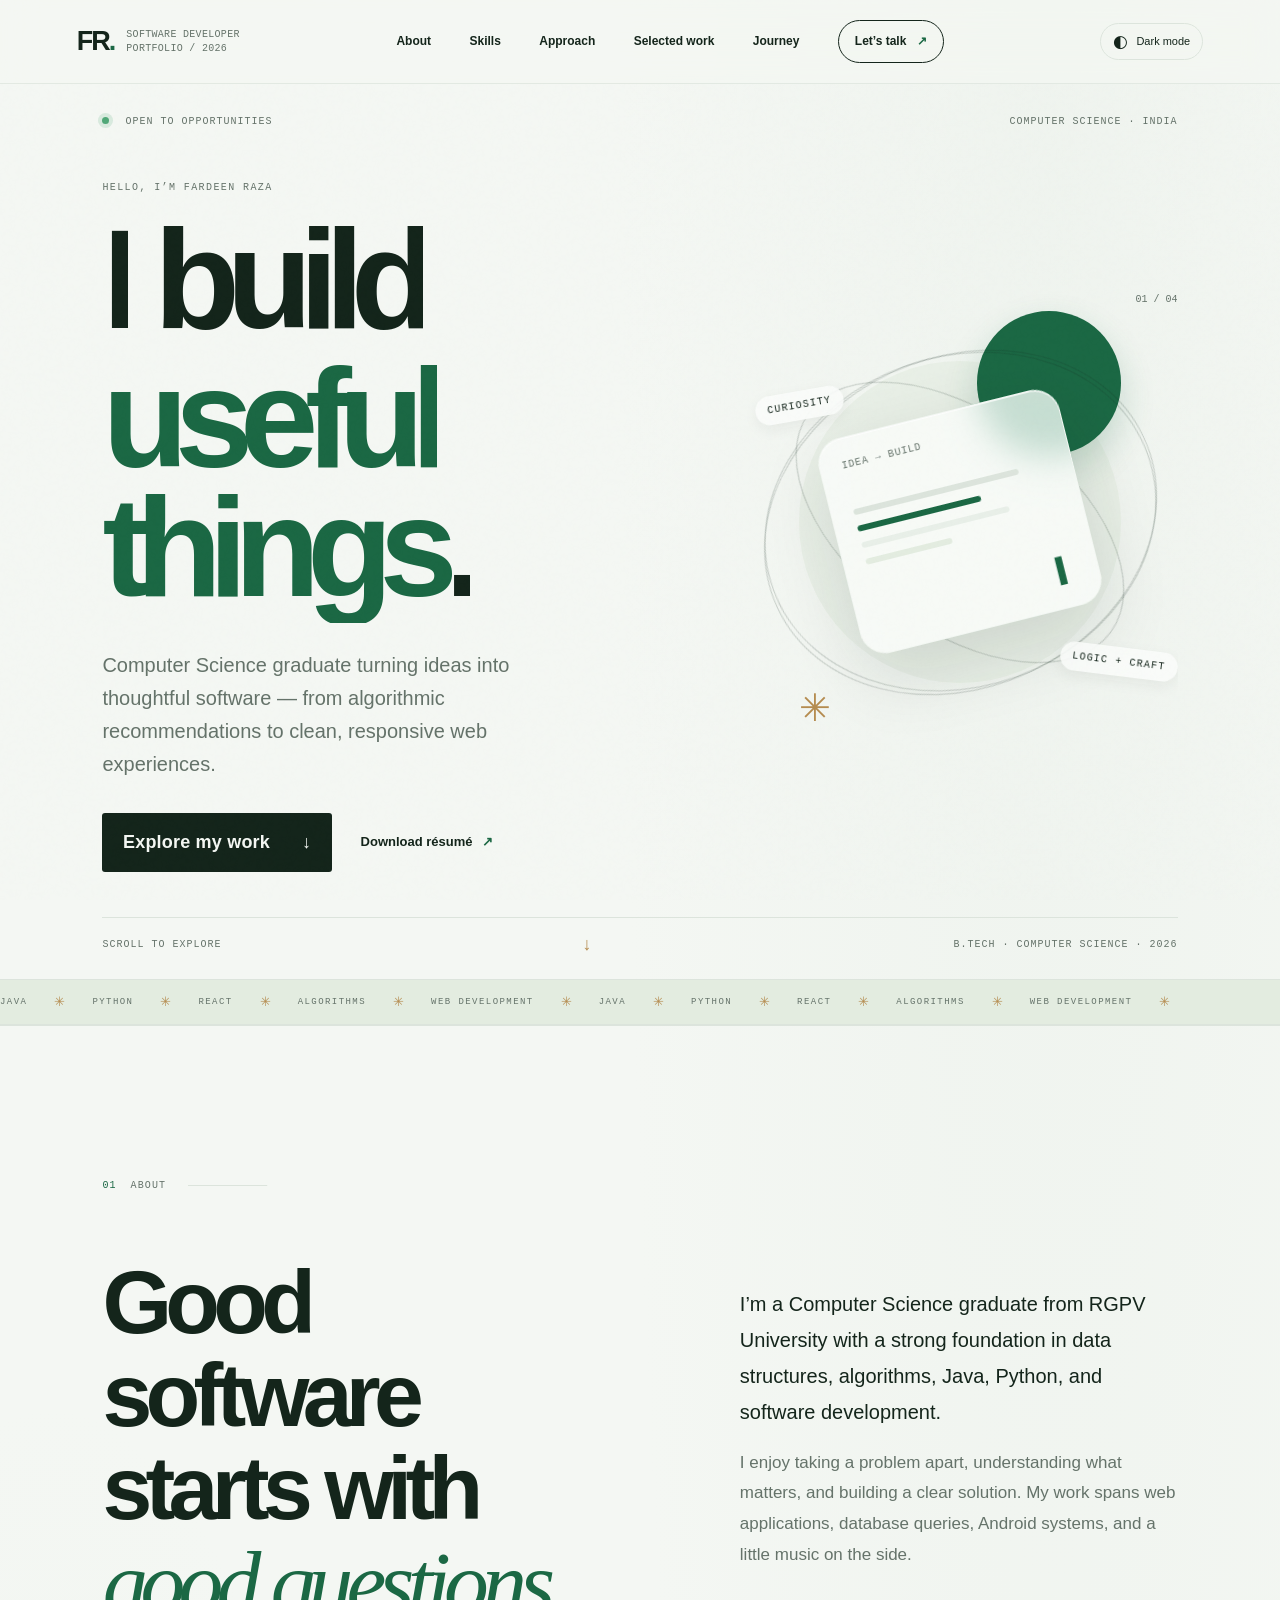
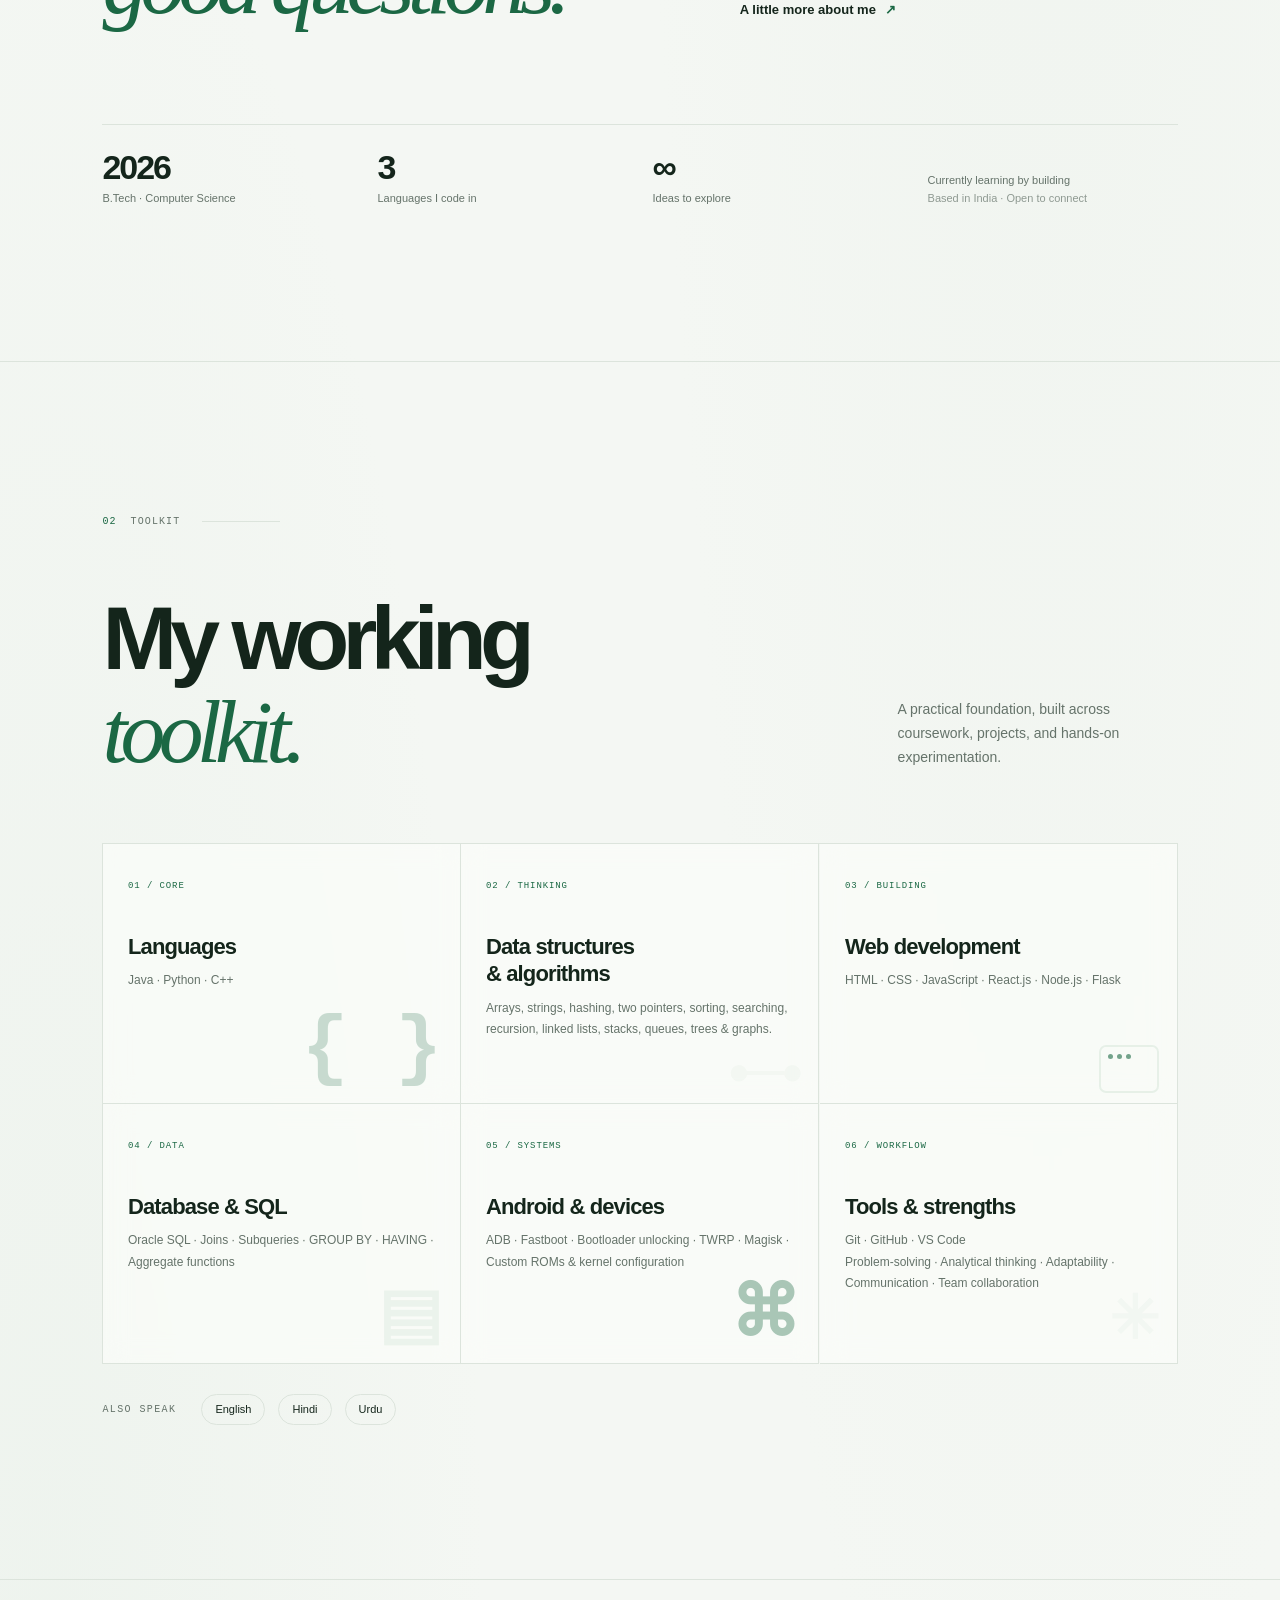
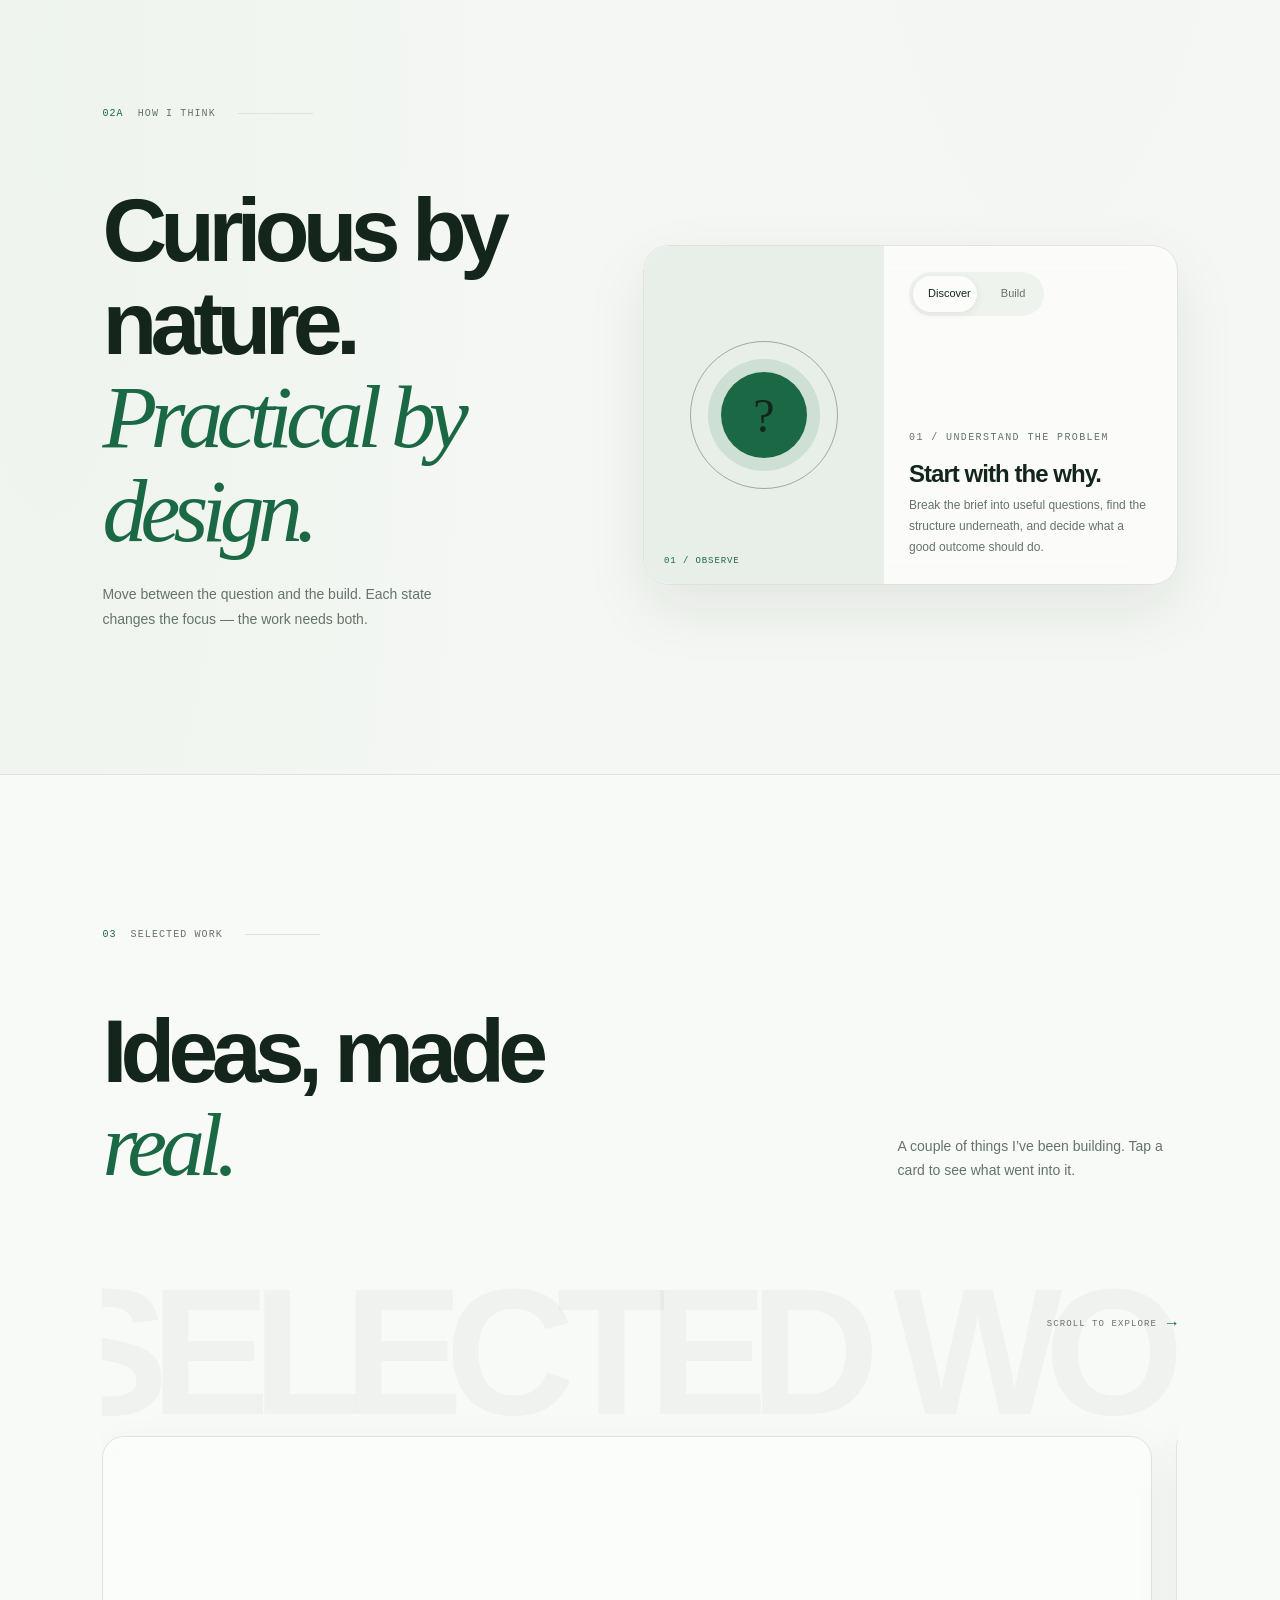
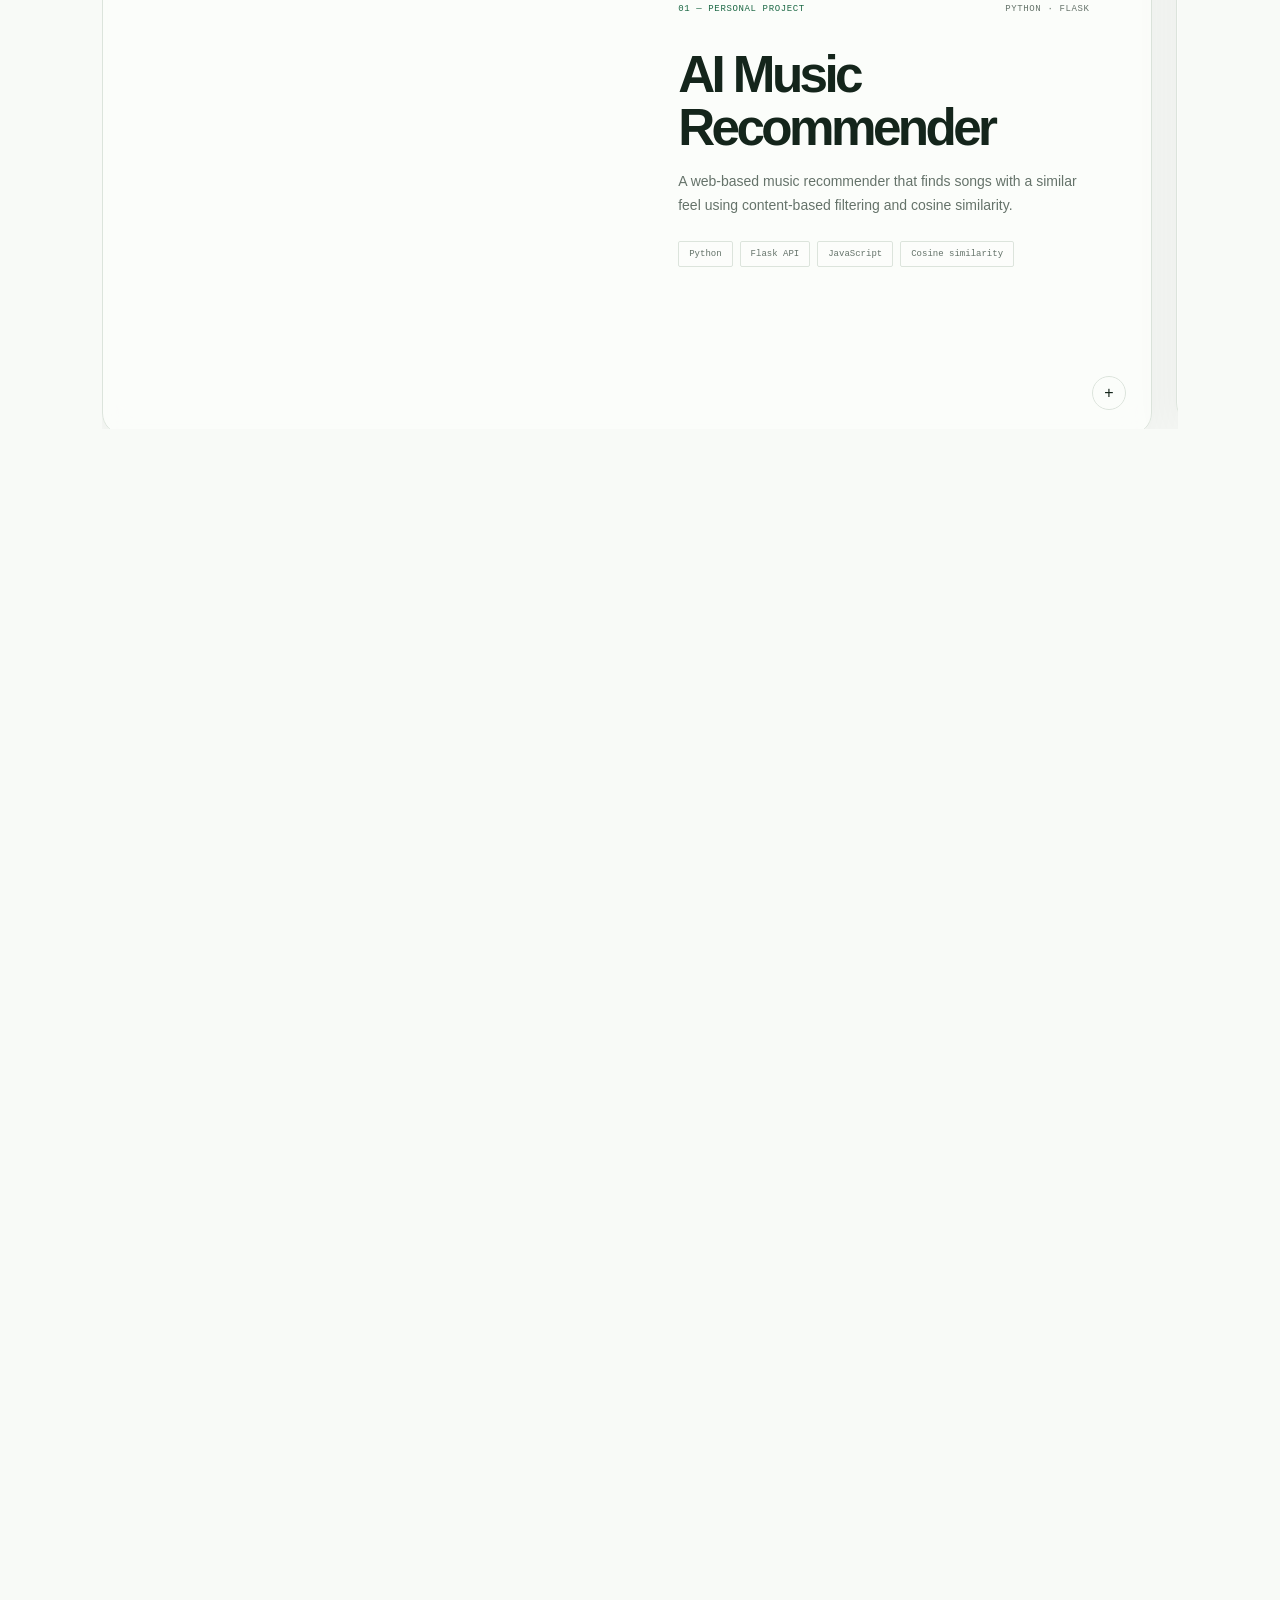
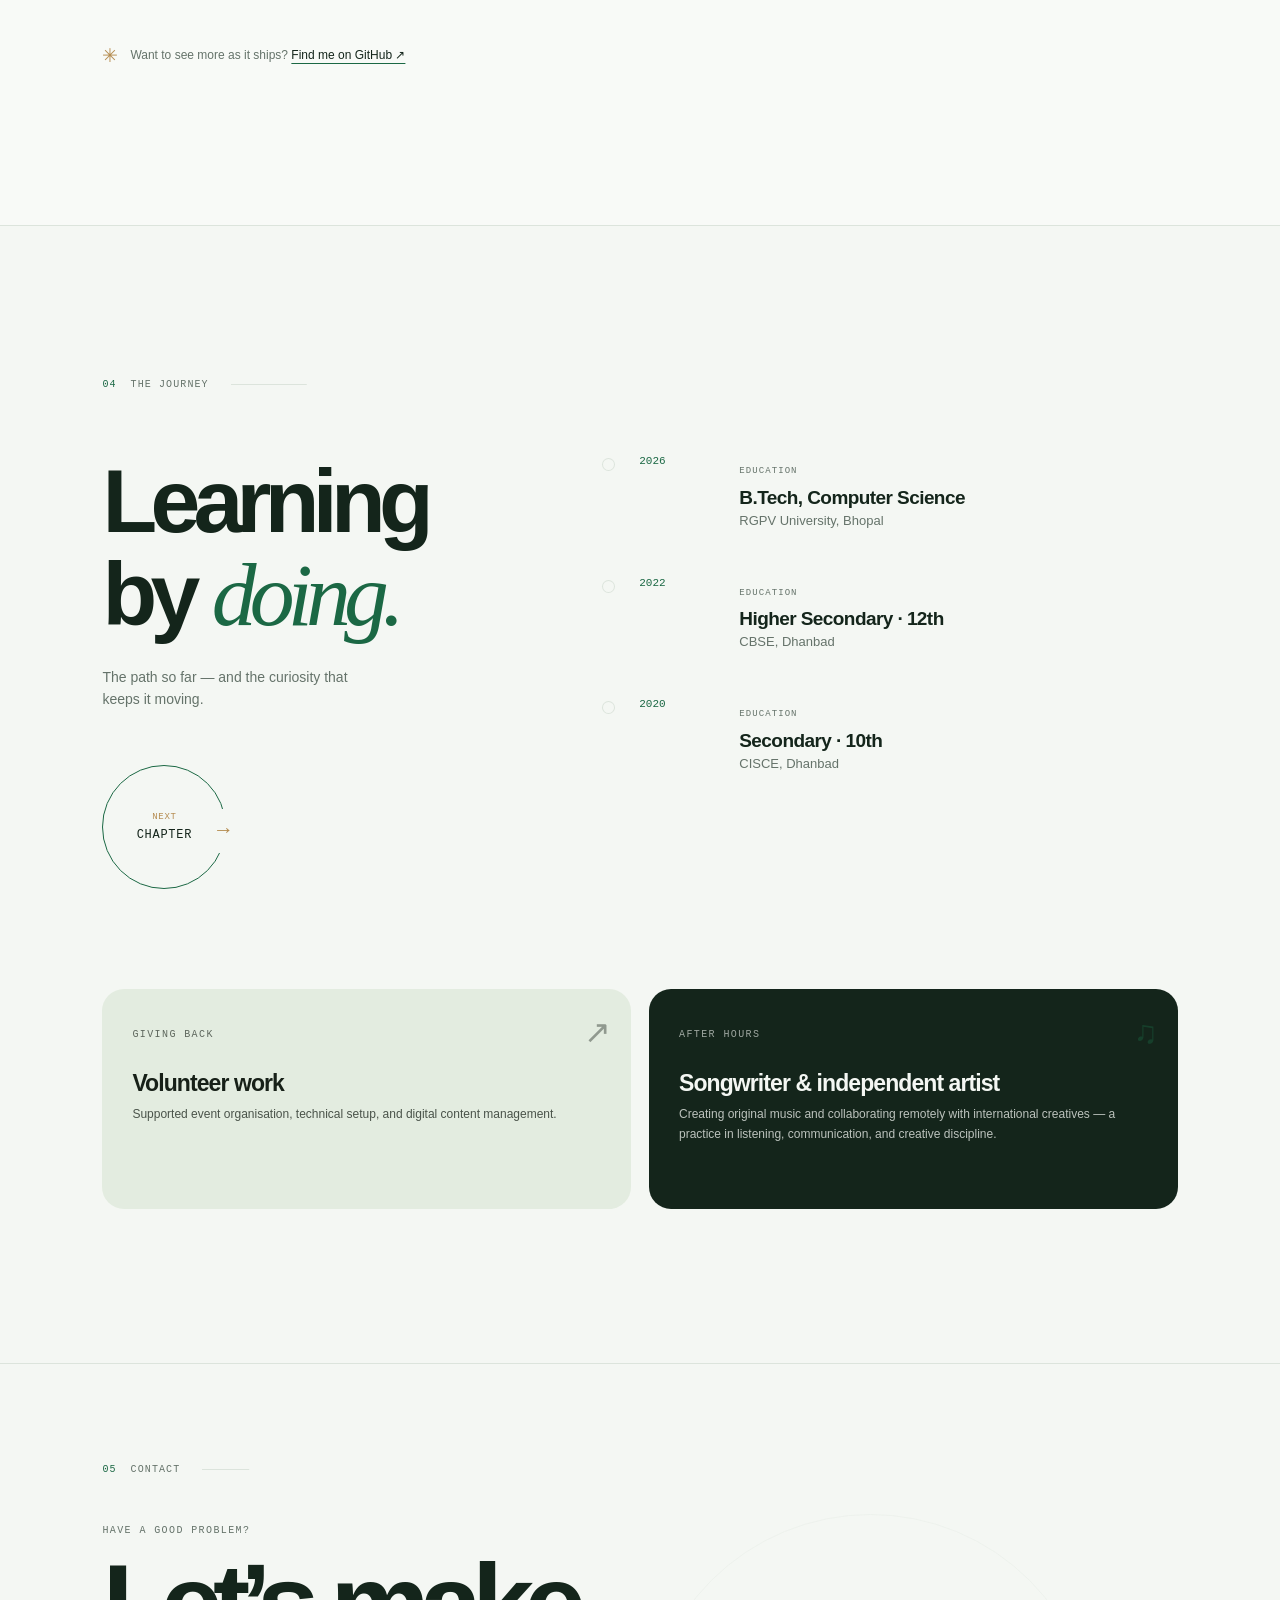
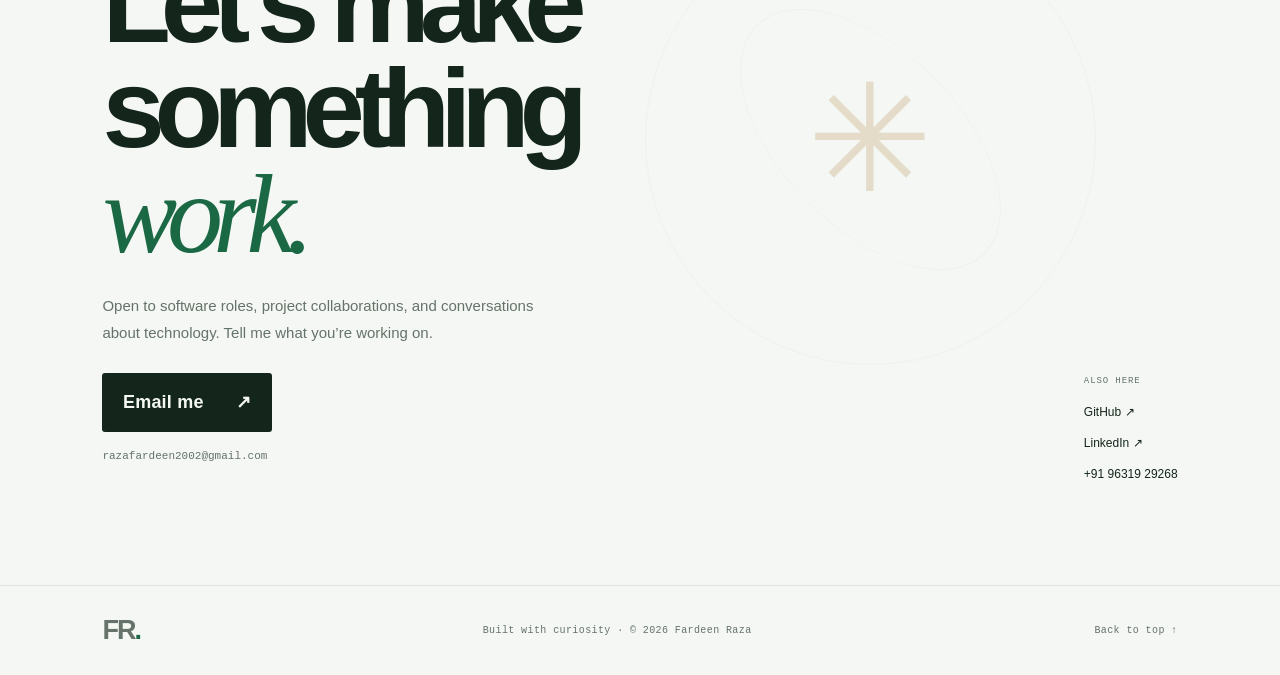
==== commit 098e14c7: "feat: add AI Music Recommender live demo link" ====
--- a/index.html
+++ b/index.html
@@ -92,7 +92,7 @@
       <div class="project-list">
         <article class="project project-music reveal" tabindex="0" aria-expanded="false" data-speed="0.65">
           <div class="project-visual music-visual"><div class="music-orb orb-one"></div><div class="music-orb orb-two"></div><div class="music-orb orb-three"></div><div class="vinyl"><div class="vinyl-center">♪</div></div><span class="visual-caption">A better next song.</span><span class="visual-code">SIMILARITY / 0.92</span></div>
-          <div class="project-info"><div class="project-meta"><span>01 — PERSONAL PROJECT</span><span>PYTHON · FLASK</span></div><h3>AI Music<br>Recommender</h3><p>A web-based music recommender that finds songs with a similar feel using content-based filtering and cosine similarity.</p><div class="project-tags"><span>Python</span><span>Flask API</span><span>JavaScript</span><span>Cosine similarity</span></div><div class="project-extra"><p>I built feature normalization, fuzzy song matching, and mood- and genre-based ranking on a CSV dataset. The frontend shows match scores, recommendation explanations, and streaming links.</p><a href="https://github.com/razacodes-any" target="_blank" rel="noopener noreferrer" class="inline-link">Explore my GitHub <span aria-hidden="true">↗</span></a></div><button class="project-open" type="button" aria-label="Expand AI Music Recommender details"><span>+</span></button></div>
+          <div class="project-info"><div class="project-meta"><span>01 — PERSONAL PROJECT</span><span>PYTHON · FLASK</span></div><h3>AI Music<br>Recommender</h3><p>A web-based music recommender that finds songs with a similar feel using content-based filtering and cosine similarity.</p><div class="project-tags"><span>Python</span><span>Flask API</span><span>JavaScript</span><span>Cosine similarity</span></div><div class="project-extra"><p>I built feature normalization, fuzzy song matching, and mood- and genre-based ranking on a CSV dataset. The frontend shows match scores, recommendation explanations, and streaming links.</p><div class="project-links"><a href="https://ai-music-recommender-seven.vercel.app" target="_blank" rel="noopener noreferrer" class="inline-link">Try the live demo <span aria-hidden="true">↗</span></a><a href="https://github.com/razacodes-any/ai-music-recommender" target="_blank" rel="noopener noreferrer" class="inline-link">View repository <span aria-hidden="true">↗</span></a></div></div><button class="project-open" type="button" aria-label="Expand AI Music Recommender details"><span>+</span></button></div>
         </article>
         <article class="project project-asa reveal" tabindex="0" aria-expanded="false" data-speed="1.25">
           <div class="project-visual asa-visual"><div class="browser-window"><div class="browser-top"><span></span><span></span><span></span><i>asa / company site</i></div><div class="browser-body"><div class="browser-nav"><b>ASA.</b><span>ABOUT　 SERVICES　 CONTACT</span></div><div class="browser-title">Built for<br><em>what’s next.</em></div><div class="browser-bar"></div><div class="browser-dot"></div></div></div><span class="visual-caption">In progress · 2026</span></div>
--- a/styles.css
+++ b/styles.css
@@ -51,6 +51,92 @@
 .binary-cursor-canvas{position:fixed;inset:0;z-index:78;pointer-events:none;display:block;contain:strict}
 @media(prefers-reduced-motion:reduce){.binary-cursor-canvas{display:none!important}}
 
+/* Mobile navigation: a compact curtain reveal with a staggered link entrance. */
+@media(max-width:680px){
+  .main-nav{
+    display:flex;
+    opacity:0;
+    visibility:hidden;
+    pointer-events:none;
+    transform:translate3d(0,-14px,0) scale(.985);
+    clip-path:inset(0 0 100% 0);
+    transform-origin:top center;
+    box-shadow:0 18px 26px rgba(17,28,20,.08);
+    will-change:opacity,transform,clip-path;
+    transition:opacity .24s var(--ease),transform .42s var(--ease),clip-path .46s cubic-bezier(.76,0,.24,1),visibility 0s linear .46s;
+  }
+  .site-header.is-scrolled .main-nav{top:60px}
+  .main-nav.is-open{
+    opacity:1;
+    visibility:visible;
+    pointer-events:auto;
+    transform:translate3d(0,0,0) scale(1);
+    clip-path:inset(0 0 0 0);
+    transition:opacity .24s var(--ease),transform .42s var(--ease),clip-path .46s cubic-bezier(.76,0,.24,1),visibility 0s;
+  }
+  .main-nav>a{
+    opacity:0;
+    transform:translate3d(0,-7px,0);
+    transition:opacity .22s var(--ease),transform .36s var(--ease);
+  }
+  .main-nav.is-open>a{opacity:1;transform:translate3d(0,0,0)}
+  .main-nav.is-open>a:nth-child(1){transition-delay:.04s}
+  .main-nav.is-open>a:nth-child(2){transition-delay:.08s}
+  .main-nav.is-open>a:nth-child(3){transition-delay:.12s}
+  .main-nav.is-open>a:nth-child(4){transition-delay:.16s}
+  .main-nav.is-open>a:nth-child(5){transition-delay:.20s}
+  .main-nav.is-open>a:nth-child(6){transition-delay:.24s}
+  .menu-toggle span{transform-origin:center;transition:transform .35s var(--ease),opacity .2s var(--ease)}
+  .menu-toggle[aria-expanded=true] span:first-child{transform:translateY(3px) rotate(45deg)}
+  .menu-toggle[aria-expanded=true] span:last-child{transform:translateY(-3px) rotate(-45deg)}
+}
+@media(prefers-reduced-motion:reduce){
+  .main-nav,.main-nav.is-open,.main-nav>a,.main-nav.is-open>a,.menu-toggle span{transition:none!important;transform:none!important;clip-path:none!important;}
+}
+
+/* Bring the pinned horizontal project story to tablets and phones. */
+@media(max-width:900px){
+  .showcase-pin{height:calc(100svh + 85vw);margin:0 0 20px}
+  .showcase-sticky{position:sticky;top:104px;height:calc(100svh - 132px);min-height:0;overflow:hidden;display:flex;flex-direction:column;justify-content:flex-end}
+  .showcase-backdrop{display:block;top:3%;left:-2%;font-size:clamp(54px,12vw,112px)}
+  .showcase-hint{display:flex;top:5%;right:0;font-size:9px}
+  .project-list{display:flex!important;position:relative;width:max-content;height:78%;gap:18px;transform:translate3d(var(--track-x,0px),0,0)!important;align-items:stretch}
+  .project{flex:0 0 min(84vw,720px);height:100%;min-height:0;grid-template-columns:.9fr 1.1fr;grid-template-rows:1fr;translate:0 var(--card-drift,0px)!important}
+  .project-visual{min-height:0;height:auto}
+  .project-info{min-height:0;padding:clamp(22px,4vw,38px);overflow-y:auto;overscroll-behavior:contain;scrollbar-width:none}
+  .project-info::-webkit-scrollbar{display:none}
+  .project-info h3{font-size:clamp(34px,5vw,48px);margin:22px 0 10px}
+  .project-info>p{font-size:12px;line-height:1.6}
+  .project-tags{gap:5px;margin-top:14px}
+  .project-tags span{font-size:8px;padding:5px 8px}
+}
+@media(max-width:680px){
+  .showcase-pin{height:calc(100svh + 85vw);margin:0 0 12px}
+  .showcase-sticky{top:72px;height:calc(100svh - 132px)}
+  .showcase-backdrop{font-size:clamp(48px,13vw,78px);top:4%}
+  .showcase-hint{top:5%;font-size:8px}
+  .project-list{height:83%;gap:16px}
+  .project{flex:0 0 min(86vw,560px);grid-template-columns:1fr;grid-template-rows:minmax(0,42%) minmax(0,58%);border-radius:3px}
+  .project-visual{min-height:0}
+  .project-info{padding:14px 17px 48px;justify-content:flex-start}
+  .project-meta{font-size:7px;gap:8px;letter-spacing:.04em}
+  .project-info h3{font-size:clamp(30px,8vw,39px);margin:11px 0 7px}
+  .project-info>p{font-size:11px;line-height:1.45}
+  .project-tags{gap:4px;margin-top:9px}
+  .project-tags span{font-size:7px;padding:4px 7px}
+  .project-open{right:13px;bottom:12px;width:30px;height:30px}
+  .project[aria-expanded=true] .project-extra{max-height:180px;margin-top:10px}
+  .project-extra p{font-size:10px;line-height:1.45;margin:0 0 8px}
+}
+@media(max-width:900px) and (prefers-reduced-motion:reduce){
+  .showcase-pin{height:auto;margin:0 0 20px}
+  .showcase-sticky{position:relative;top:auto;height:auto;min-height:0;overflow:visible;display:block}
+  .showcase-backdrop,.showcase-hint{display:none}
+  .project-list{display:grid!important;width:auto;height:auto;transform:none!important;gap:20px}
+  .project{height:auto;min-height:0;flex:initial;translate:none!important;grid-template-columns:1fr;grid-template-rows:auto auto}
+  .project-visual{min-height:280px}
+}
+
 
 /* Refined porcelain / ink / ultramarine palette */
 :root{color-scheme:light;--bg:#f7f8f5;--surface:#fff;--ink:#131c2b;--muted:#616c7b;--line:#dee3e9;--lime:#d8fb70;--coral:#3559e8;--lav:#e7e9ff;--blue:#c7e8e1;--shadow:0 28px 80px rgba(19,28,43,.1);--binary:#3559e8}
@@ -84,3 +170,153 @@
 :root{--sans:-apple-system,BlinkMacSystemFont,"Segoe UI",sans-serif;--display:"Avenir Next",Avenir,-apple-system,BlinkMacSystemFont,"Segoe UI",sans-serif;--mono:SFMono-Regular,Consolas,"Liberation Mono",monospace}
 .status-dot{animation:status-pulse 2s ease-in-out infinite}@keyframes status-pulse{0%,100%{transform:scale(1)}50%{transform:scale(1.14)}}.project{transition:transform .35s var(--ease)}.project:hover{box-shadow:0 8px 28px rgba(20,37,27,.065);translate:0 calc(var(--card-drift,0px) - 3px)}.site-header.is-scrolled{backdrop-filter:blur(12px)}
 @media(prefers-reduced-motion:reduce){.status-dot{animation:none}}
+
+@media(max-width:900px){
+  .project{transform:translateY(28px)!important}
+  .project.is-visible{transform:translateY(0)!important}
+}
+@media(max-width:900px) and (hover:none){
+  .project:hover{translate:0 var(--card-drift,0px);box-shadow:0 8px 28px rgba(20,37,27,.065)}
+}
+
+/* Final responsive polish: clip decorative overflow without breaking sticky scroll scenes. */
+html,
+body {
+  width: 100%;
+  max-width: 100%;
+  overflow-x: clip;
+}
+
+body {
+  min-width: 0;
+}
+
+/* Soft, restrained glass surfaces over the existing royal-green palette. */
+.site-header {
+  background: color-mix(in srgb, var(--bg) 72%, transparent);
+  -webkit-backdrop-filter: blur(16px) saturate(145%);
+  backdrop-filter: blur(16px) saturate(145%);
+  border-bottom-color: color-mix(in srgb, var(--line) 72%, transparent);
+}
+
+.site-header.is-scrolled {
+  background: color-mix(in srgb, var(--bg) 62%, transparent);
+  -webkit-backdrop-filter: blur(24px) saturate(160%);
+  backdrop-filter: blur(24px) saturate(160%);
+}
+
+.art-card,
+.art-note {
+  background: color-mix(in srgb, var(--surface) 78%, transparent);
+  border-color: color-mix(in srgb, var(--surface) 70%, var(--line));
+  -webkit-backdrop-filter: blur(16px) saturate(135%);
+  backdrop-filter: blur(16px) saturate(135%);
+}
+
+.art-card {
+  border-radius: 26px;
+  box-shadow: 0 26px 70px rgba(20, 37, 27, .12), inset 0 1px 0 rgba(255, 255, 255, .7);
+}
+
+.project {
+  border-radius: 22px;
+  background: color-mix(in srgb, var(--surface) 86%, transparent);
+  box-shadow: 0 16px 48px rgba(20, 37, 27, .055), inset 0 1px 0 rgba(255, 255, 255, .5);
+  -webkit-backdrop-filter: blur(14px) saturate(120%);
+  backdrop-filter: blur(14px) saturate(120%);
+}
+
+.skill-card {
+  background: color-mix(in srgb, var(--surface) 66%, transparent);
+  -webkit-backdrop-filter: blur(12px) saturate(125%);
+  backdrop-filter: blur(12px) saturate(125%);
+}
+
+.state-card {
+  border-radius: 26px;
+  background: color-mix(in srgb, var(--surface) 88%, transparent);
+  box-shadow: 0 24px 64px rgba(20, 37, 27, .08), inset 0 1px 0 rgba(255, 255, 255, .55);
+  -webkit-backdrop-filter: blur(18px) saturate(135%);
+  backdrop-filter: blur(18px) saturate(135%);
+}
+
+.state-card .state-visuals {
+  border-radius: 25px 0 0 25px;
+}
+
+.beyond-card {
+  border-radius: 22px;
+}
+
+.project-open {
+  border-radius: 50%;
+  transition: background .3s var(--ease), color .3s var(--ease), border-color .3s var(--ease), transform .4s var(--ease);
+}
+
+.project-open:hover {
+  transform: rotate(90deg) scale(1.06);
+}
+
+.art-star,
+.tiny-star,
+.beyond-symbol,
+.journey-stamp b {
+  transform-origin: center;
+  transition: transform .45s var(--ease), color .35s var(--ease);
+}
+
+.beyond-card:hover .beyond-symbol,
+.journey-stamp:hover b {
+  transform: rotate(18deg) scale(1.16);
+}
+
+@media (pointer: fine) and (prefers-reduced-motion: no-preference) {
+  .has-custom-cursor,
+  .has-custom-cursor body,
+  .has-custom-cursor a,
+  .has-custom-cursor button {
+    cursor: none;
+  }
+
+  .has-custom-cursor .motion-cursor-ring.is-hover {
+    mix-blend-mode: difference;
+  }
+}
+
+@media (max-width: 680px) {
+  .hero-art {
+    right: 0;
+  }
+
+  .showcase-pin {
+    width: 100%;
+    max-width: 100%;
+  }
+
+  .showcase-sticky {
+    width: 100%;
+    max-width: 100%;
+  }
+
+  .project {
+    border-radius: 18px;
+  }
+
+  .state-card .state-visuals {
+    border-radius: 17px 17px 0 0;
+  }
+
+  .state-card {
+    border-radius: 18px;
+  }
+}
+
+@media (prefers-reduced-motion: reduce) {
+  .project-open,
+  .art-star,
+  .tiny-star,
+  .beyond-symbol,
+  .journey-stamp b {
+    transition: none !important;
+  }
+}
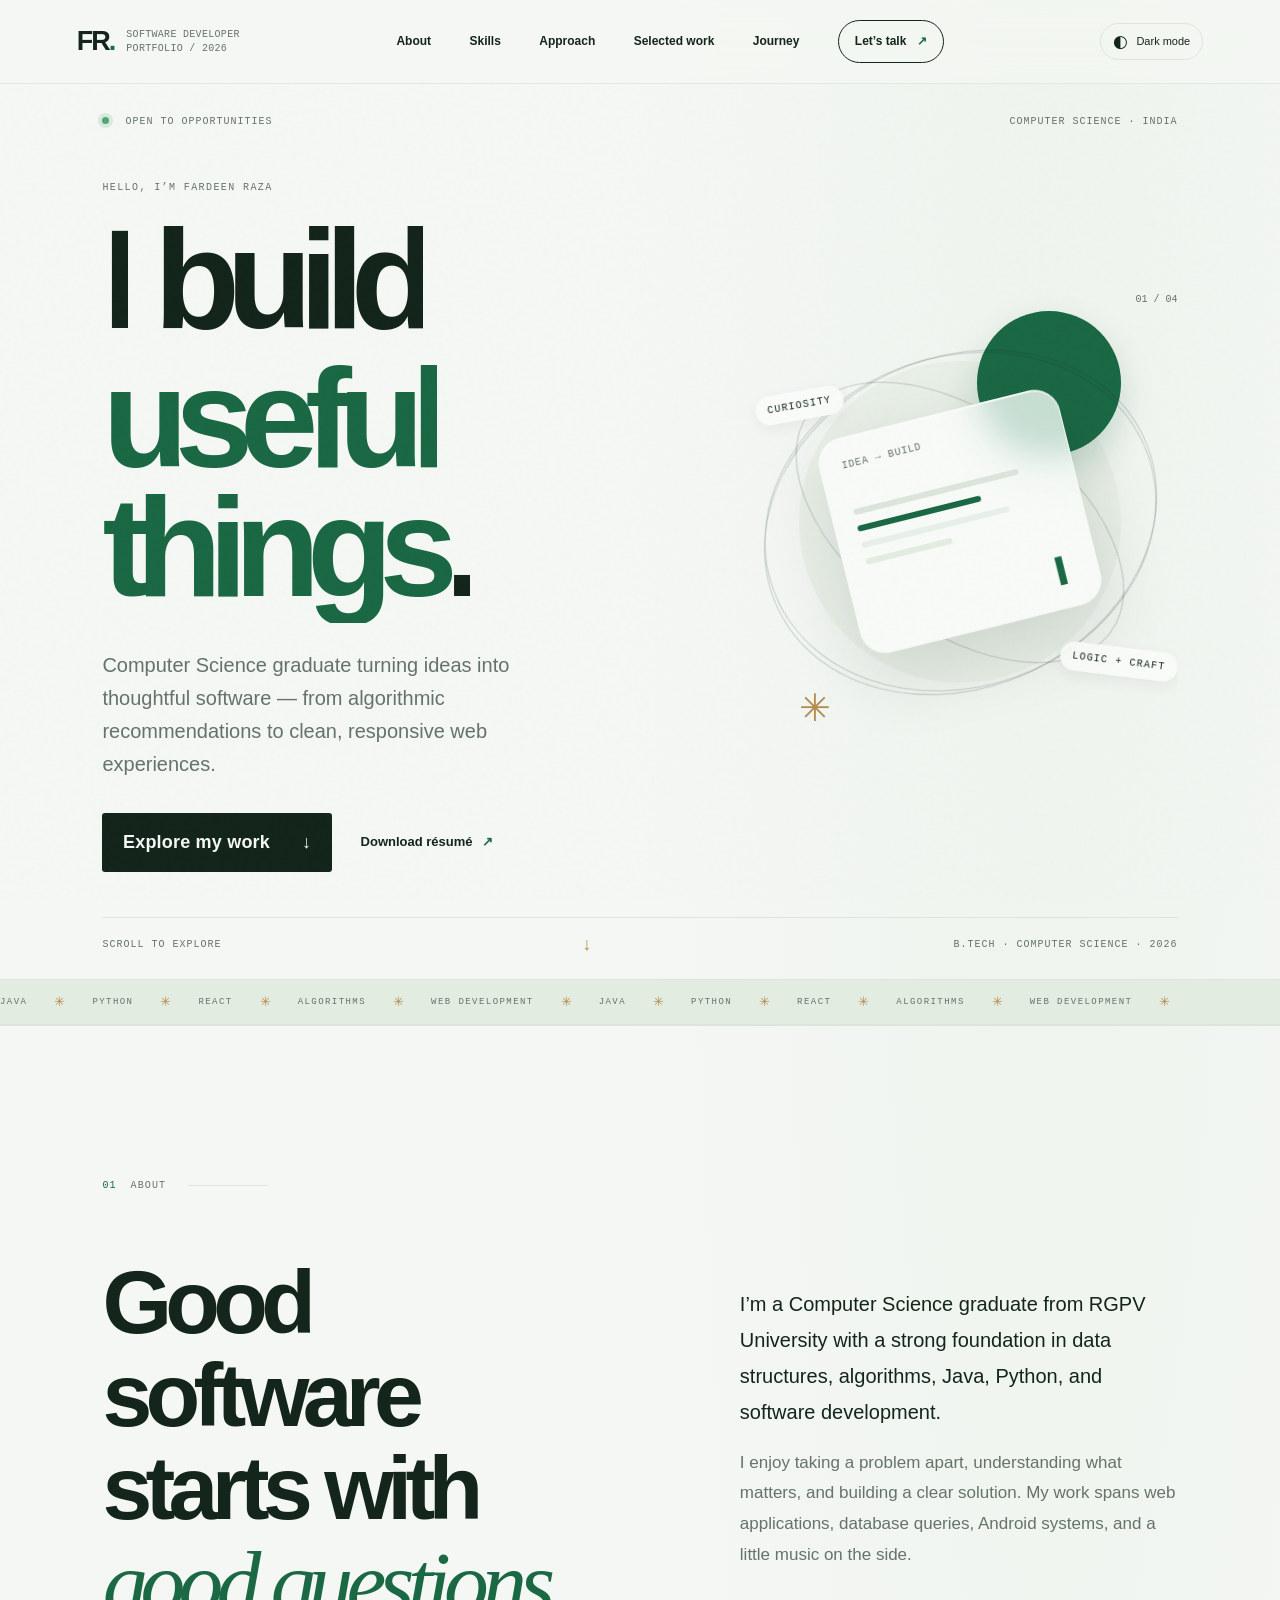
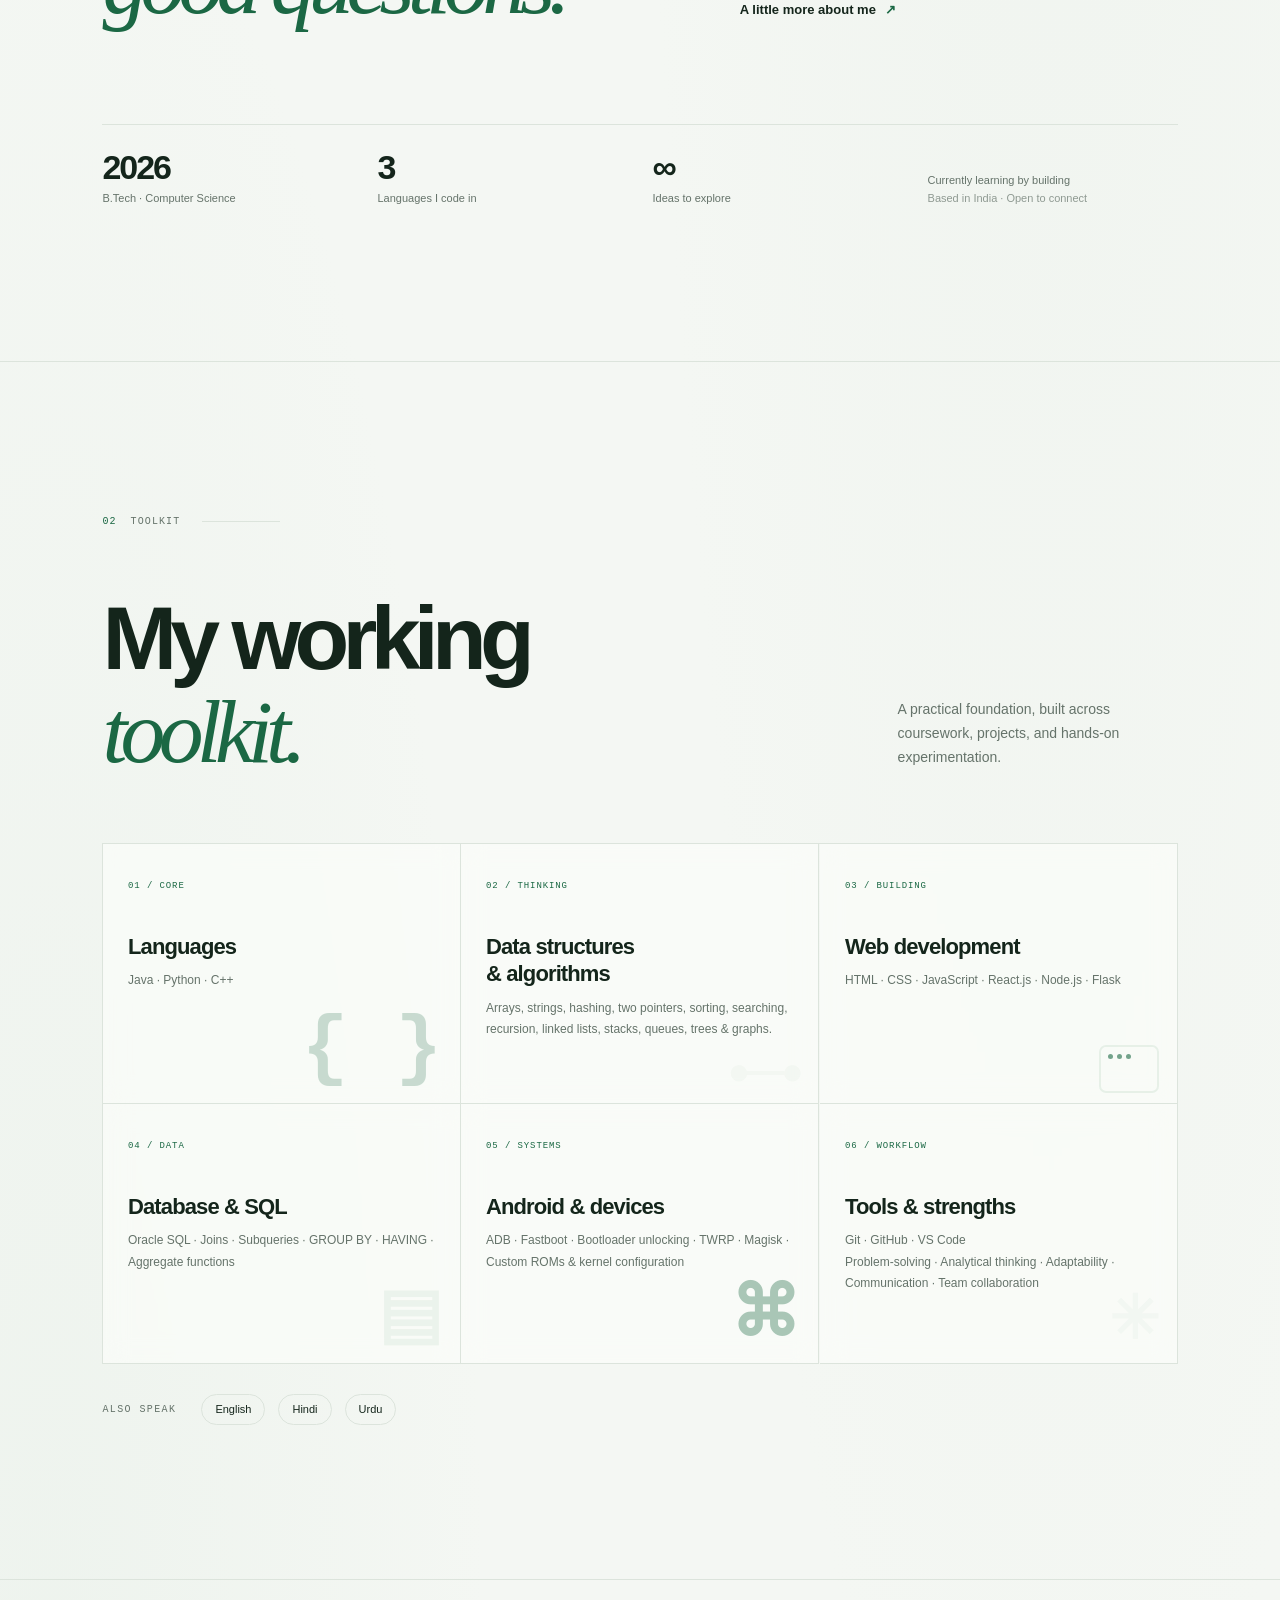
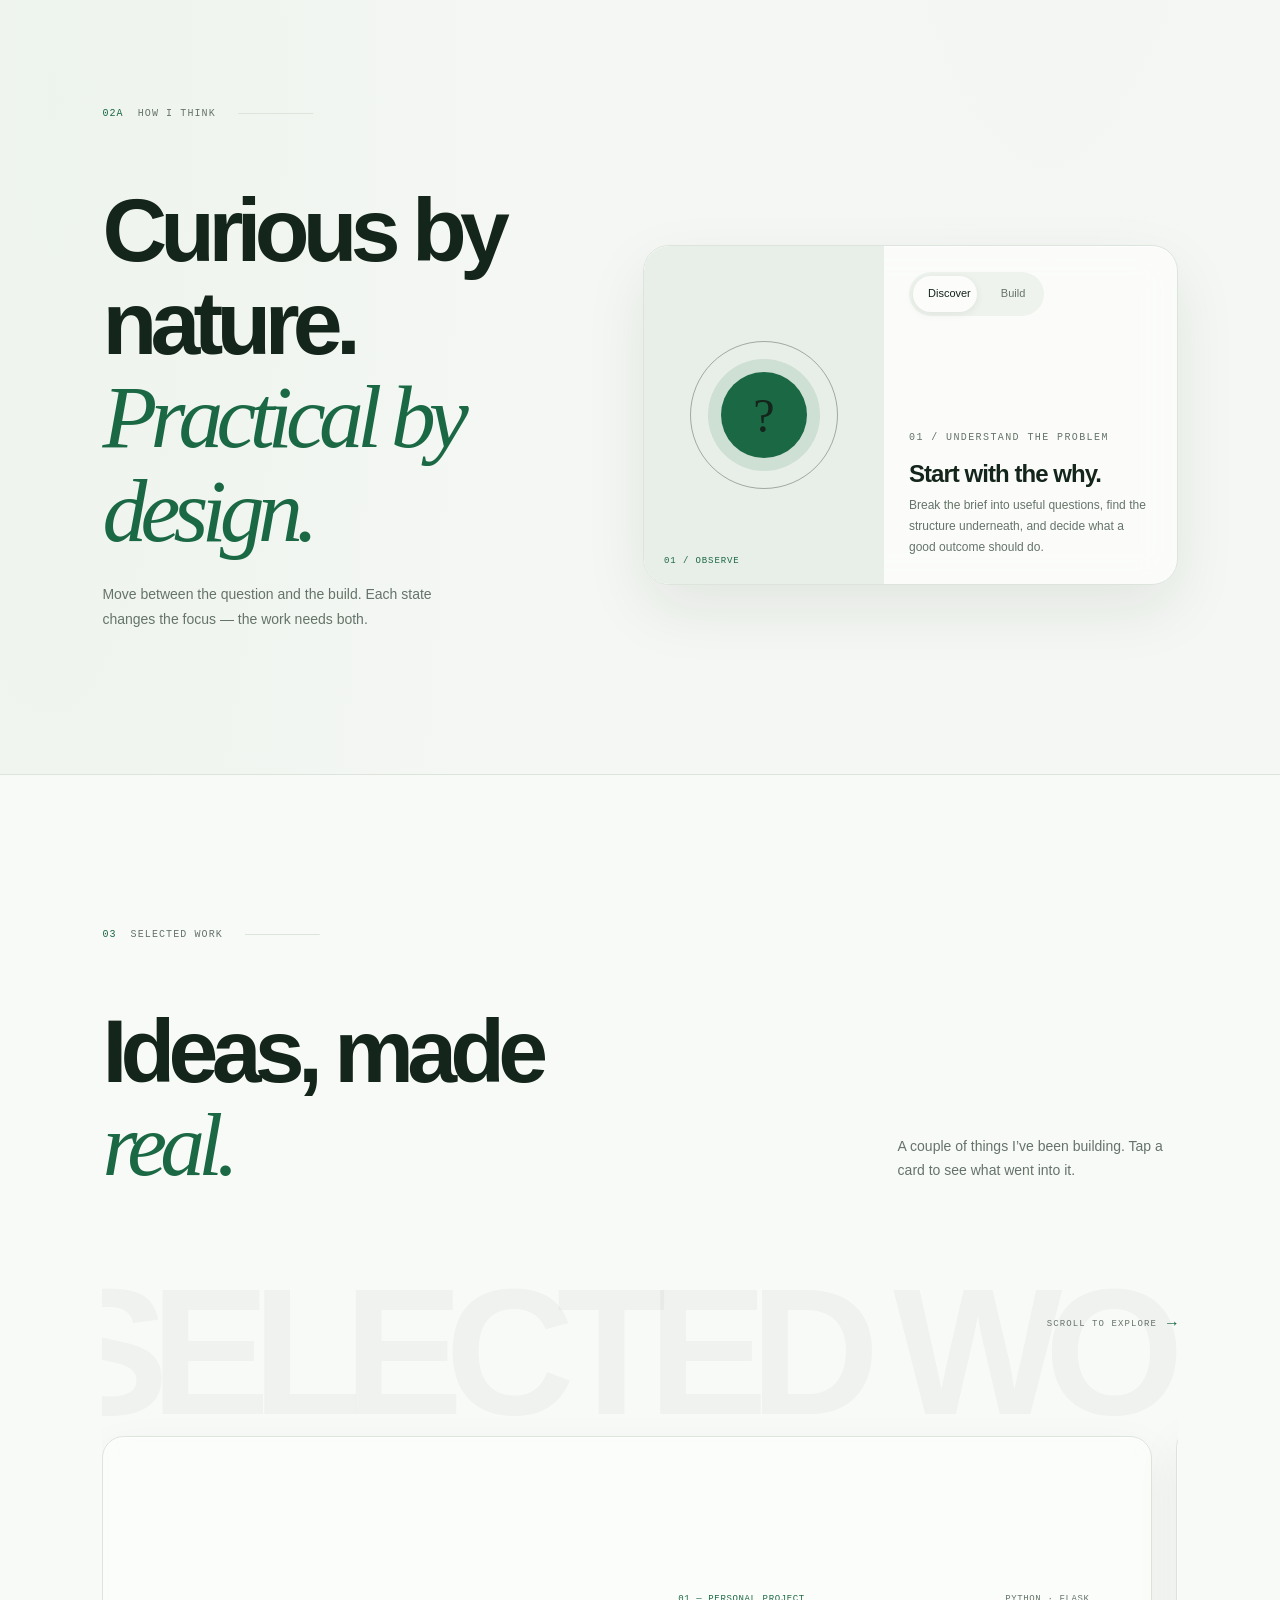
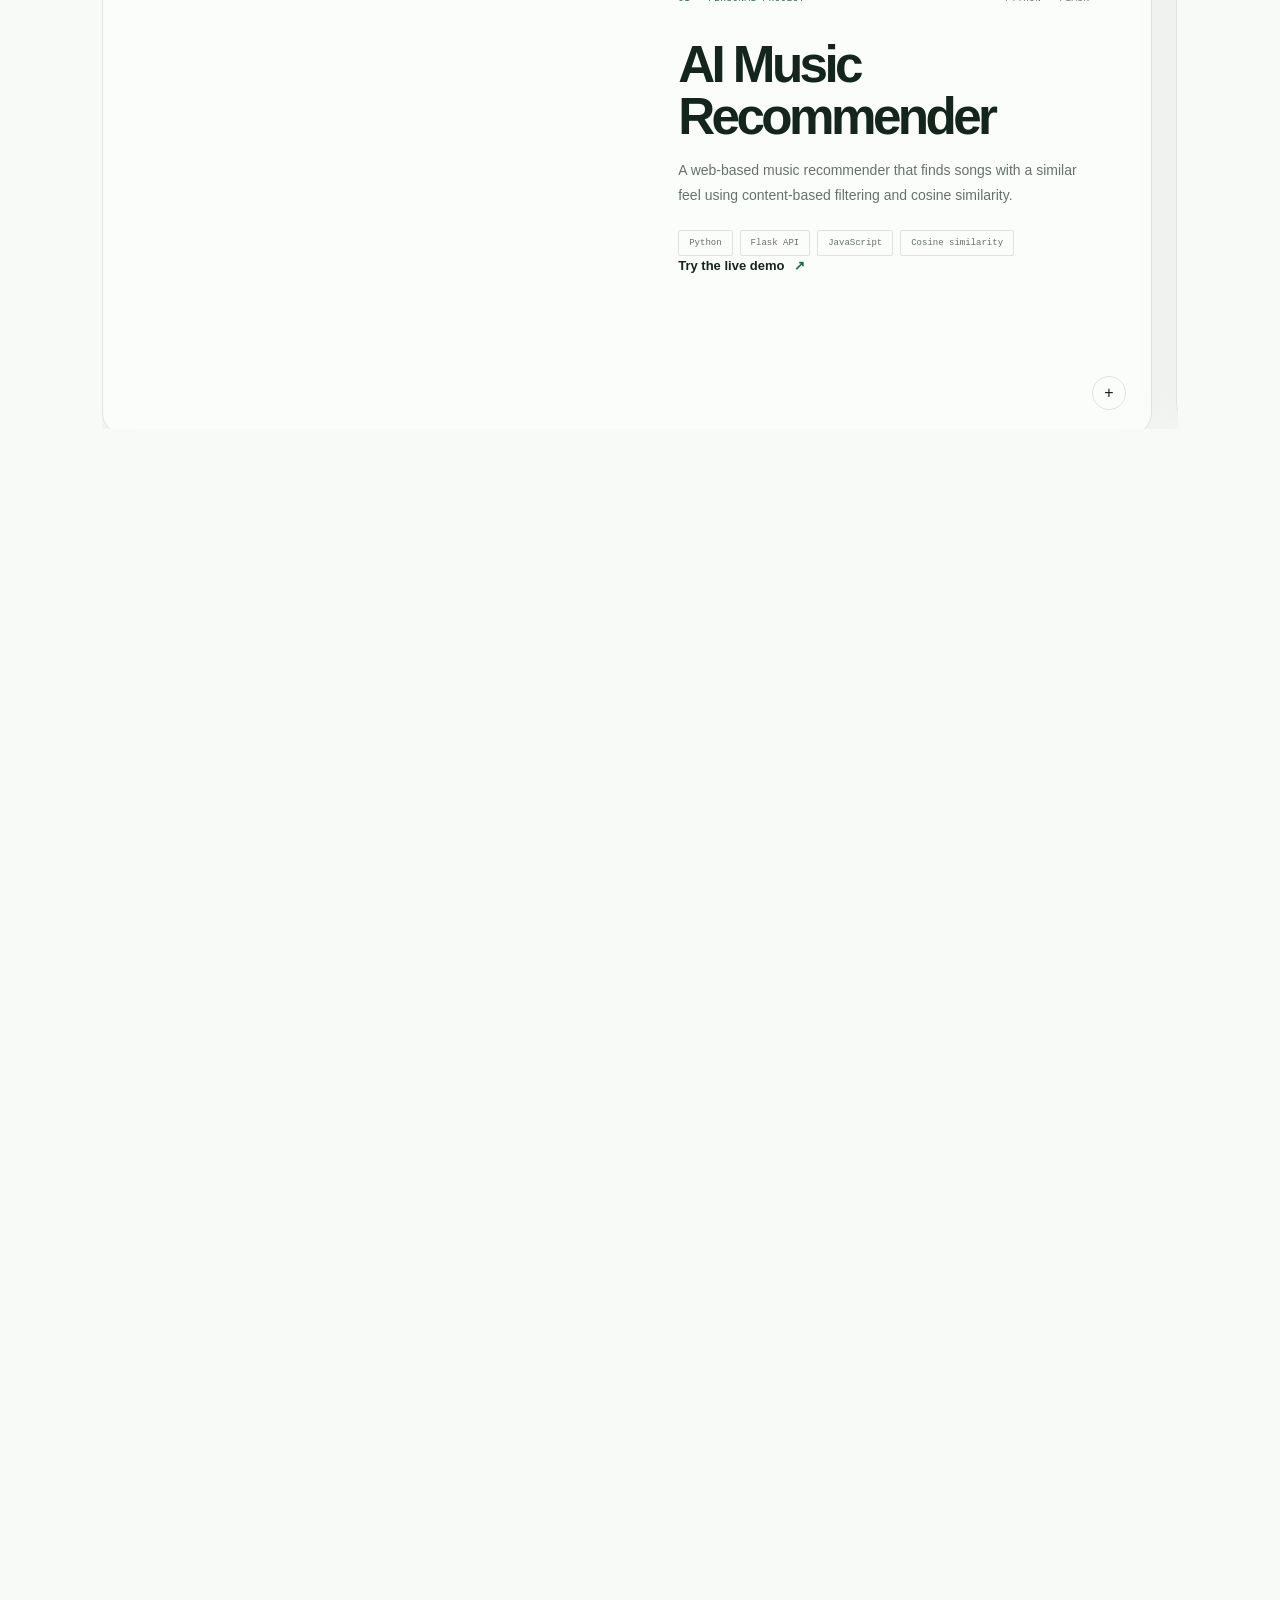
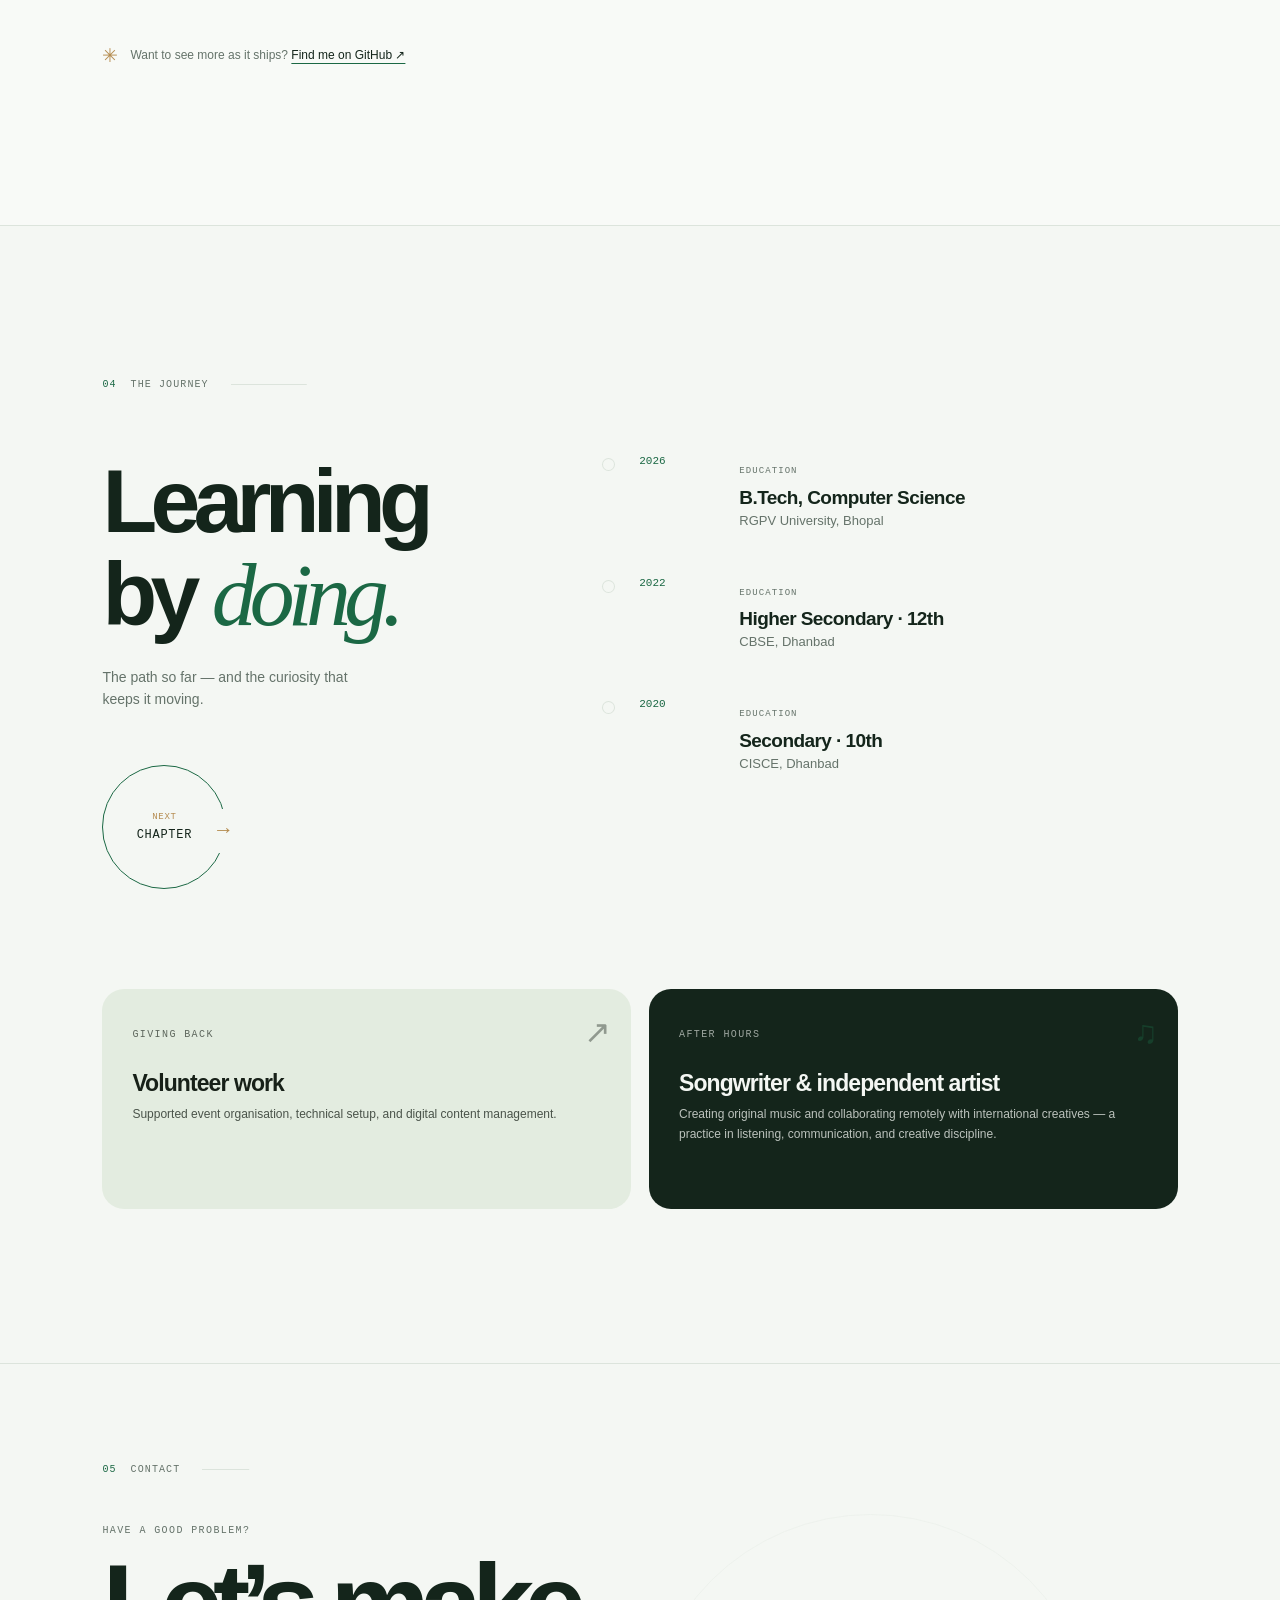
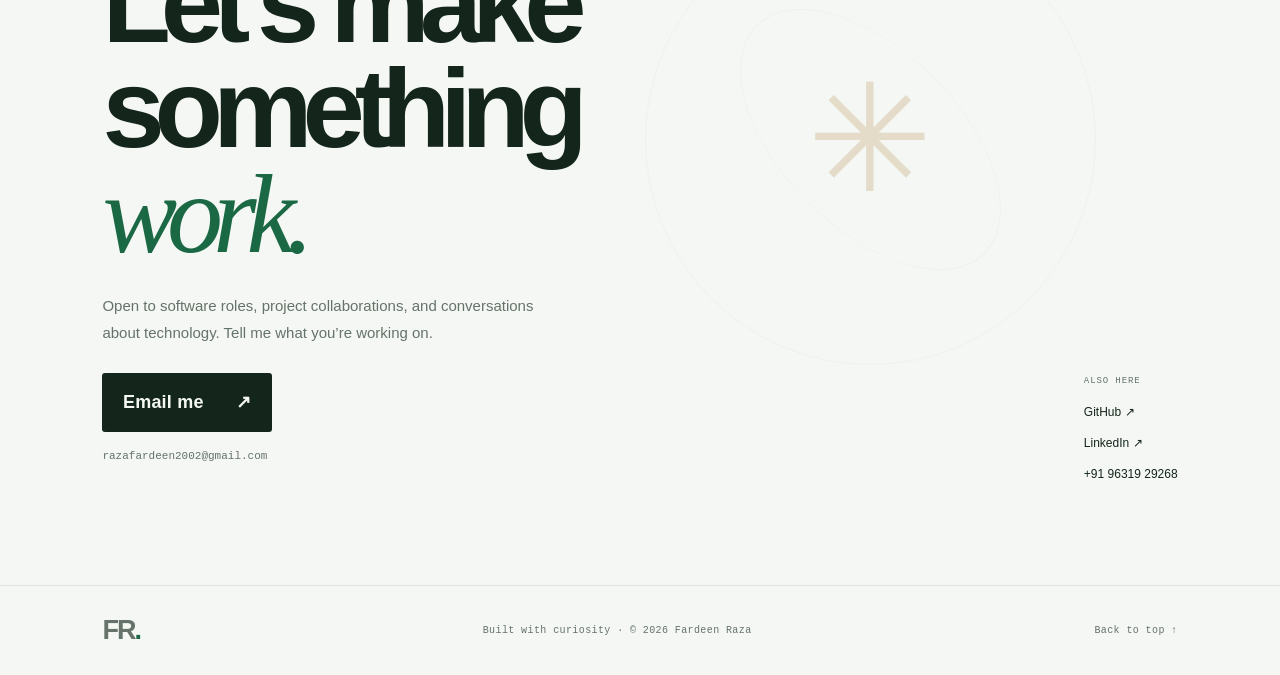
==== commit bd44e272: "ux: surface AI Music Recommender demo link" ====
--- a/index.html
+++ b/index.html
@@ -92,7 +92,7 @@
       <div class="project-list">
         <article class="project project-music reveal" tabindex="0" aria-expanded="false" data-speed="0.65">
           <div class="project-visual music-visual"><div class="music-orb orb-one"></div><div class="music-orb orb-two"></div><div class="music-orb orb-three"></div><div class="vinyl"><div class="vinyl-center">♪</div></div><span class="visual-caption">A better next song.</span><span class="visual-code">SIMILARITY / 0.92</span></div>
-          <div class="project-info"><div class="project-meta"><span>01 — PERSONAL PROJECT</span><span>PYTHON · FLASK</span></div><h3>AI Music<br>Recommender</h3><p>A web-based music recommender that finds songs with a similar feel using content-based filtering and cosine similarity.</p><div class="project-tags"><span>Python</span><span>Flask API</span><span>JavaScript</span><span>Cosine similarity</span></div><div class="project-extra"><p>I built feature normalization, fuzzy song matching, and mood- and genre-based ranking on a CSV dataset. The frontend shows match scores, recommendation explanations, and streaming links.</p><div class="project-links"><a href="https://ai-music-recommender-seven.vercel.app" target="_blank" rel="noopener noreferrer" class="inline-link">Try the live demo <span aria-hidden="true">↗</span></a><a href="https://github.com/razacodes-any/ai-music-recommender" target="_blank" rel="noopener noreferrer" class="inline-link">View repository <span aria-hidden="true">↗</span></a></div></div><button class="project-open" type="button" aria-label="Expand AI Music Recommender details"><span>+</span></button></div>
+          <div class="project-info"><div class="project-meta"><span>01 — PERSONAL PROJECT</span><span>PYTHON · FLASK</span></div><h3>AI Music<br>Recommender</h3><p>A web-based music recommender that finds songs with a similar feel using content-based filtering and cosine similarity.</p><div class="project-tags"><span>Python</span><span>Flask API</span><span>JavaScript</span><span>Cosine similarity</span></div><a href="https://ai-music-recommender-seven.vercel.app" target="_blank" rel="noopener noreferrer" class="inline-link project-demo">Try the live demo <span aria-hidden="true">↗</span></a><div class="project-extra"><p>I built feature normalization, fuzzy song matching, and mood- and genre-based ranking on a CSV dataset. The frontend shows match scores, recommendation explanations, and streaming links.</p><a href="https://github.com/razacodes-any" target="_blank" rel="noopener noreferrer" class="inline-link">Explore my GitHub <span aria-hidden="true">↗</span></a></div><button class="project-open" type="button" aria-label="Expand AI Music Recommender details"><span>+</span></button></div>
         </article>
         <article class="project project-asa reveal" tabindex="0" aria-expanded="false" data-speed="1.25">
           <div class="project-visual asa-visual"><div class="browser-window"><div class="browser-top"><span></span><span></span><span></span><i>asa / company site</i></div><div class="browser-body"><div class="browser-nav"><b>ASA.</b><span>ABOUT　 SERVICES　 CONTACT</span></div><div class="browser-title">Built for<br><em>what’s next.</em></div><div class="browser-bar"></div><div class="browser-dot"></div></div></div><span class="visual-caption">In progress · 2026</span></div>
--- a/styles.css
+++ b/styles.css
@@ -320,3 +320,5 @@
     transition: none !important;
   }
 }
+
+.project-links{display:flex;align-items:center;gap:18px;flex-wrap:wrap}
